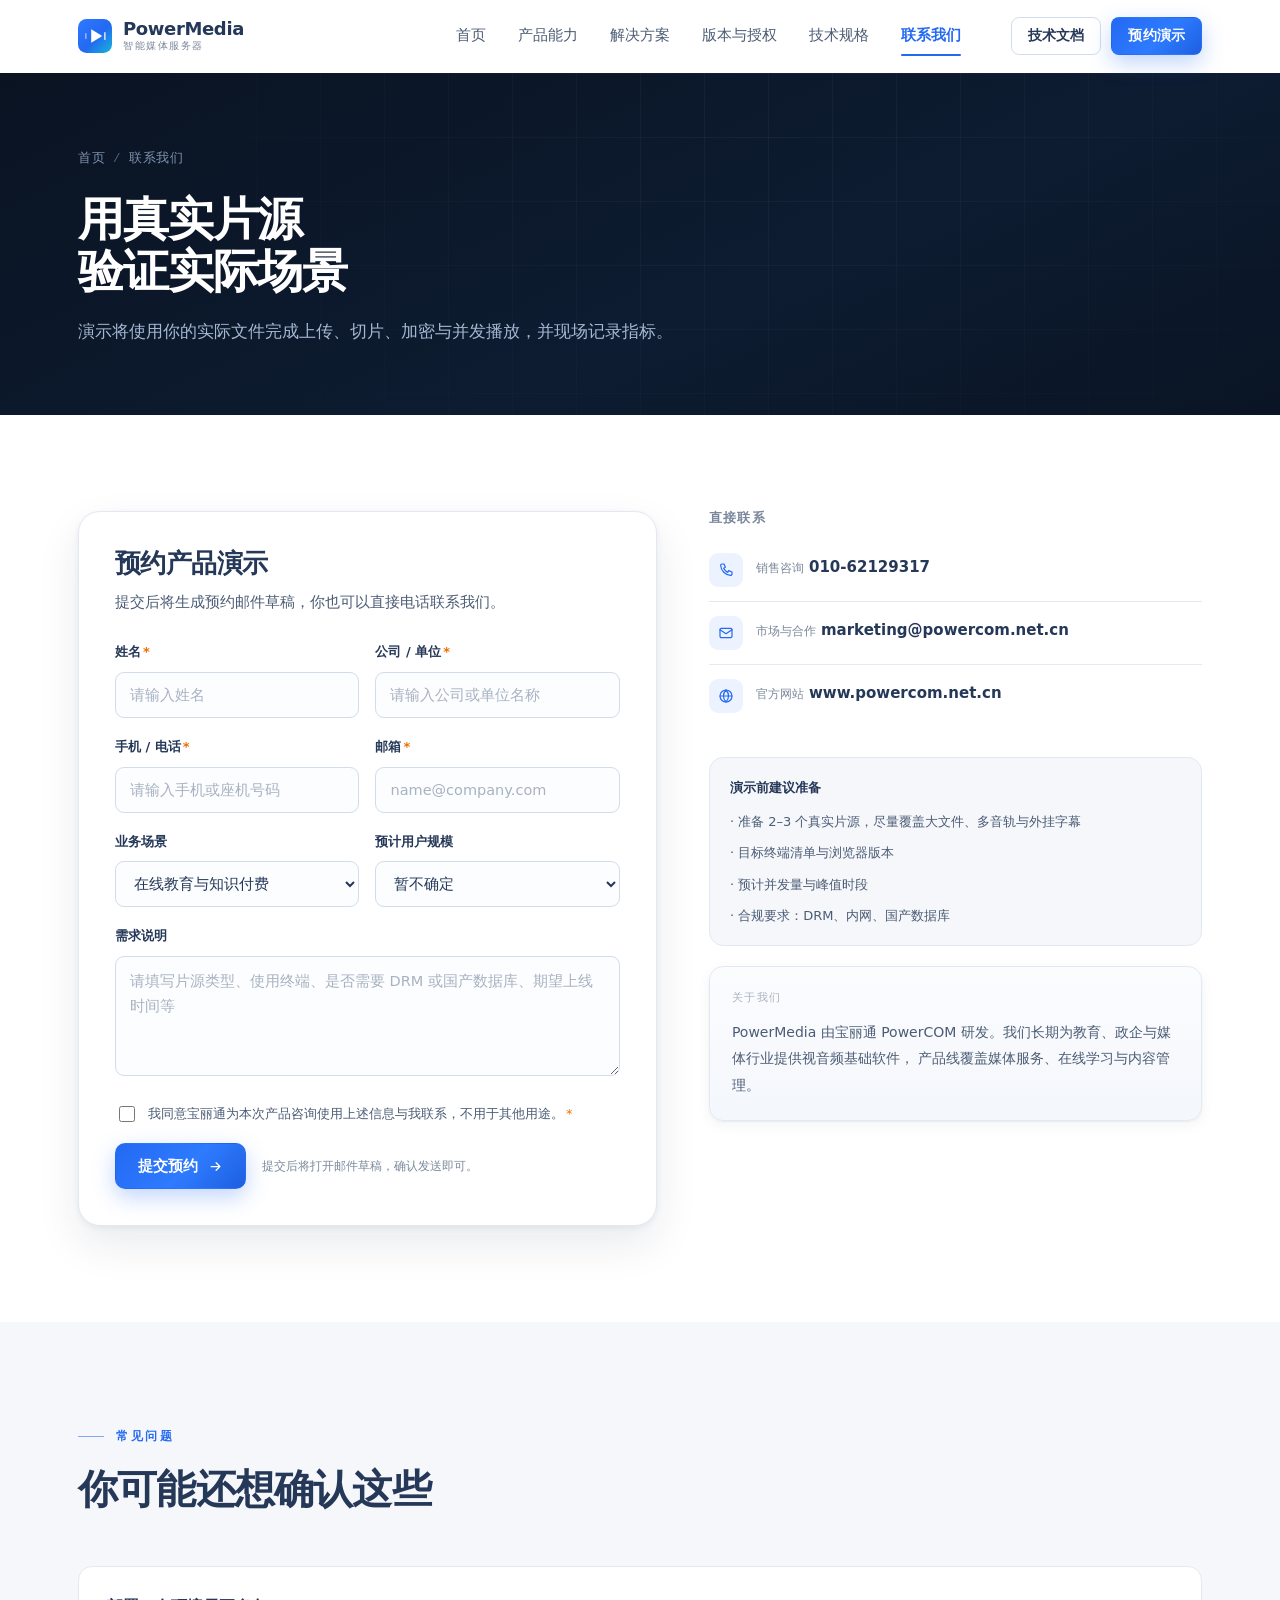
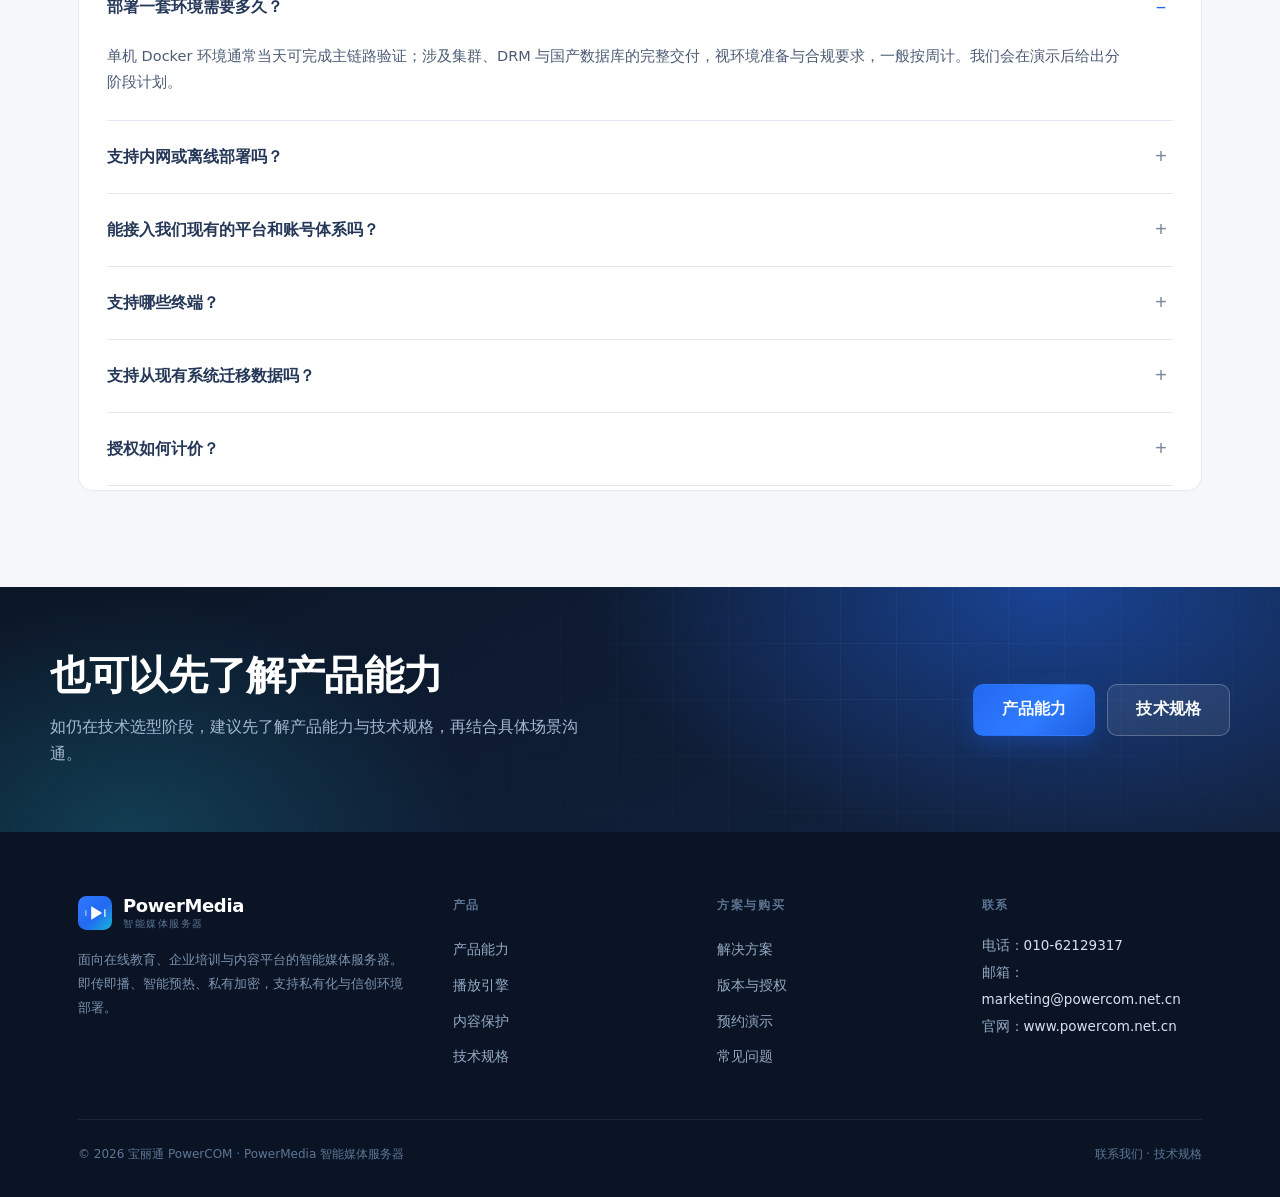
==== contact.html @ b93536a8 "feat: 初始化 PowerMedia 产品子网站静态站点 包含六个页面与静态资源，首次纳入版本管理： - index.html        首页（首屏 KPI、核心能力、能力矩阵、引擎流程、场景" ====
<!DOCTYPE html>
<html lang="zh-CN">
<head>
<meta charset="UTF-8">
<meta name="viewport" content="width=device-width, initial-scale=1">
<title>联系我们 · 预约 PowerMedia 产品演示</title>
<meta name="description" content="预约 PowerMedia 产品演示：电话 010-62129317，邮箱 marketing@powercom.net.cn。使用真实片源验证起播时延、并发与加密播放。">
<link rel="icon" href="assets/img/favicon.svg" type="image/svg+xml">
<link rel="stylesheet" href="assets/css/site.css">
</head>
<body>

<header class="site-header">
  <div class="wrap header-inner">
    <a class="brand" href="index.html" aria-label="PowerMedia 首页">
      <img class="brand-mark" src="assets/img/logo.svg" alt="" width="34" height="34">
      <span class="brand-text">
        <span class="brand-name">PowerMedia</span>
        <span class="brand-sub">智能媒体服务器</span>
      </span>
    </a>
    <nav class="nav" aria-label="主导航">
      <a href="index.html">首页</a>
      <a href="features.html">产品能力</a>
      <a href="solutions.html">解决方案</a>
      <a href="editions.html">版本与授权</a>
      <a href="tech.html">技术规格</a>
      <a href="contact.html">联系我们</a>
    </nav>
    <div class="header-cta">
      <a class="btn btn--ghost btn--sm" href="tech.html">技术文档</a>
      <a class="btn btn--primary btn--sm" href="contact.html">预约演示</a>
    </div>
    <button class="nav-toggle" type="button" aria-label="打开导航菜单" aria-expanded="false" aria-controls="mobile-nav">
      <span></span><span></span><span></span>
    </button>
  </div>
</header>
<nav class="mobile-nav" id="mobile-nav" aria-label="移动端导航">
  <a href="index.html">首页</a>
  <a href="features.html">产品能力</a>
  <a href="solutions.html">解决方案</a>
  <a href="editions.html">版本与授权</a>
  <a href="tech.html">技术规格</a>
  <a href="contact.html">联系我们</a>
  <a class="btn btn--primary" href="contact.html">预约产品演示</a>
</nav>

<main>

<section class="page-hero">
  <div class="hero-grid-bg" aria-hidden="true"></div>
  <div class="wrap" style="position:relative">
    <div class="crumbs"><a href="index.html">首页</a><span>/</span>联系我们</div>
    <h1>用真实片源<br>验证实际场景</h1>
    <p>演示将使用你的实际文件完成上传、切片、加密与并发播放，并现场记录指标。</p>
  </div>
</section>

<section class="section">
  <div class="wrap">
    <div class="contact-grid">

      <!-- 表单 -->
      <div class="form-card reveal">
        <h2 style="font-size:26px">预约产品演示</h2>
        <p style="margin-top:10px;font-size:14.5px">提交后将生成预约邮件草稿，你也可以直接电话联系我们。</p>

        <form id="demo-form" novalidate style="margin-top:26px">
          <div class="form-row">
            <div class="field">
              <label for="f-name">姓名<span class="req">*</span></label>
              <input id="f-name" name="name" type="text" placeholder="请输入姓名" required autocomplete="name">
              <span class="err">请填写姓名</span>
            </div>
            <div class="field">
              <label for="f-company">公司 / 单位<span class="req">*</span></label>
              <input id="f-company" name="company" type="text" placeholder="请输入公司或单位名称" required autocomplete="organization">
              <span class="err">请填写公司或单位名称</span>
            </div>
          </div>

          <div class="form-row">
            <div class="field">
              <label for="f-phone">手机 / 电话<span class="req">*</span></label>
              <input id="f-phone" name="phone" type="tel" placeholder="请输入手机或座机号码" required autocomplete="tel">
              <span class="err">请填写有效的联系电话</span>
            </div>
            <div class="field">
              <label for="f-email">邮箱<span class="req">*</span></label>
              <input id="f-email" name="email" type="email" placeholder="name@company.com" required autocomplete="email">
              <span class="err">请填写有效的邮箱地址</span>
            </div>
          </div>

          <div class="form-row">
            <div class="field">
              <label for="f-scene">业务场景</label>
              <select id="f-scene" name="scene">
                <option value="在线教育与知识付费">在线教育与知识付费</option>
                <option value="企业培训与内部协作">企业培训与内部协作</option>
                <option value="媒体平台与内容社区">媒体平台与内容社区</option>
                <option value="应用开发 / 系统集成">应用开发 / 系统集成</option>
                <option value="信创环境改造">信创环境改造</option>
                <option value="其他">其他</option>
              </select>
            </div>
            <div class="field">
              <label for="f-scale">预计用户规模</label>
              <select id="f-scale" name="scale">
                <option value="">暂不确定</option>
                <option value="50 人以下">50 人以下</option>
                <option value="50–200 人">50–200 人</option>
                <option value="200–1000 人">200–1000 人</option>
                <option value="1000 人以上">1000 人以上</option>
              </select>
            </div>
          </div>

          <div class="field">
            <label for="f-message">需求说明</label>
            <textarea id="f-message" name="message" placeholder="请填写片源类型、使用终端、是否需要 DRM 或国产数据库、期望上线时间等"></textarea>
          </div>

          <div class="field">
            <label style="display:flex;gap:10px;align-items:flex-start;font-weight:400;font-size:13px;line-height:1.7;color:var(--ink-2)">
              <input id="f-agree" type="checkbox" style="width:16px;height:16px;margin-top:3px;accent-color:var(--brand);flex:0 0 auto" required>
              <span>我同意宝丽通为本次产品咨询使用上述信息与我联系，不用于其他用途。<span class="req">*</span></span>
            </label>
            <span class="err">请勾选同意后再提交</span>
          </div>

          <div class="form-foot">
            <button class="btn btn--primary" type="submit">
              提交预约
              <svg viewBox="0 0 24 24" fill="none" stroke="currentColor" stroke-width="2" stroke-linecap="round" stroke-linejoin="round" aria-hidden="true"><path d="M5 12h14M13 6l6 6-6 6"/></svg>
            </button>
            <span class="form-tip">提交后将打开邮件草稿，确认发送即可。</span>
          </div>

          <div class="form-ok" id="form-ok" role="status" aria-live="polite"></div>
        </form>
      </div>

      <!-- 联系方式 -->
      <div class="reveal" data-d="1">
        <div class="info-block">
          <h4>直接联系</h4>
          <div class="info-item">
            <span class="ic" aria-hidden="true">
              <svg viewBox="0 0 24 24" fill="none" stroke="currentColor" stroke-width="1.8" stroke-linecap="round" stroke-linejoin="round"><path d="M6 3h3l2 5-2.5 1.5a12 12 0 0 0 6 6L16 13l5 2v3a2 2 0 0 1-2.2 2A16 16 0 0 1 4 5.2 2 2 0 0 1 6 3z"/></svg>
            </span>
            <span>
              <span class="k">销售咨询</span>
              <span class="v"><a href="tel:01062129317">010-62129317</a></span>
            </span>
          </div>
          <div class="info-item">
            <span class="ic" aria-hidden="true">
              <svg viewBox="0 0 24 24" fill="none" stroke="currentColor" stroke-width="1.8" stroke-linecap="round" stroke-linejoin="round"><rect x="3" y="5" width="18" height="14" rx="2"/><path d="m3 7 9 6 9-6"/></svg>
            </span>
            <span>
              <span class="k">市场与合作</span>
              <span class="v"><a href="mailto:marketing@powercom.net.cn">marketing@powercom.net.cn</a></span>
            </span>
          </div>
          <div class="info-item">
            <span class="ic" aria-hidden="true">
              <svg viewBox="0 0 24 24" fill="none" stroke="currentColor" stroke-width="1.8" stroke-linecap="round" stroke-linejoin="round"><circle cx="12" cy="12" r="9"/><path d="M3 12h18M12 3c2.5 2.6 3.8 5.7 3.8 9s-1.3 6.4-3.8 9c-2.5-2.6-3.8-5.7-3.8-9S9.5 5.6 12 3z"/></svg>
            </span>
            <span>
              <span class="k">官方网站</span>
              <span class="v"><a href="https://www.powercom.net.cn" target="_blank" rel="noopener">www.powercom.net.cn</a></span>
            </span>
          </div>
        </div>

        <div class="info-note">
          <b>演示前建议准备</b>
          <div style="margin-top:10px;display:grid;gap:8px">
            <span>· 准备 2–3 个真实片源，尽量覆盖大文件、多音轨与外挂字幕</span>
            <span>· 目标终端清单与浏览器版本</span>
            <span>· 预计并发量与峰值时段</span>
            <span>· 合规要求：DRM、内网、国产数据库</span>
          </div>
        </div>

        <div class="panel" style="margin-top:20px">
          <div class="mono" style="font-size:11px;color:var(--ink-4);letter-spacing:.12em">关于我们</div>
          <p class="small" style="margin-top:10px;line-height:1.9">
            PowerMedia 由宝丽通 PowerCOM 研发。我们长期为教育、政企与媒体行业提供视音频基础软件，
            产品线覆盖媒体服务、在线学习与内容管理。
          </p>
        </div>
      </div>
    </div>
  </div>
</section>

<!-- FAQ -->
<section class="section section--soft" id="faq">
  <div class="wrap">
    <div class="section-head reveal">
      <div class="eyebrow">常见问题</div>
      <h2>你可能还想确认这些</h2>
    </div>
    <div class="faq reveal" style="background:#fff;border:1px solid var(--line);border-radius:var(--radius);padding:4px 28px">
      <details open>
        <summary>部署一套环境需要多久？</summary>
        <div class="a"><p>单机 Docker 环境通常当天可完成主链路验证；涉及集群、DRM 与国产数据库的完整交付，视环境准备与合规要求，一般按周计。我们会在演示后给出分阶段计划。</p></div>
      </details>
      <details>
        <summary>支持内网或离线部署吗？</summary>
        <div class="a"><p>支持。产品可私有化部署在客户内网，不依赖公有云；授权支持离线 <span class="mono">.lic</span> 文件（签名验签 + 机器指纹绑定），适合隔离网络环境。</p></div>
      </details>
      <details>
        <summary>能接入我们现有的平台和账号体系吗？</summary>
        <div class="a"><p>可以。提供 REST API 与 OAuth 客户端凭证，媒体入库、播放授权、任务查询均可由上层平台调用；界面支持品牌定制，也可仅使用接口并替换前端。账号体系对接方式需结合现有认证协议，在方案阶段确认。</p></div>
      </details>
      <details>
        <summary>支持哪些终端？</summary>
        <div class="a"><p>以浏览器为主：Chrome、Edge、Safari、Firefox 及主流移动端浏览器；HLS / DASH 自适应，播放器引擎按内核自动切换。原生 App 可通过嵌入播放器或直接对接清单与令牌集成。</p></div>
      </details>
      <details>
        <summary>支持从现有系统迁移数据吗？</summary>
        <div class="a"><p>提供 <span class="mono">db-migrate</span> 工具，支持 SQLite 到 PostgreSQL / MySQL / DM8 / KingbaseES 的全量与增量迁移，逐表校验行数与关键字段，迁移失败可回滚。</p></div>
      </details>
      <details>
        <summary>授权如何计价？</summary>
        <div class="a"><p>按版本、授权台数与单机播放并发配额核定，预转码等能力按需开启。具体报价请提供业务规模与合规要求，我们会给出对应配置。</p></div>
      </details>
    </div>
  </div>
</section>

<section class="cta-band">
  <div class="cta-grid-bg" aria-hidden="true"></div>
  <div class="wrap inner">
    <div>
      <h2>也可以先了解产品能力</h2>
      <p>如仍在技术选型阶段，建议先了解产品能力与技术规格，再结合具体场景沟通。</p>
    </div>
    <div class="actions">
      <a class="btn btn--primary btn--lg" href="features.html">产品能力</a>
      <a class="btn btn--onDark btn--lg" href="tech.html">技术规格</a>
    </div>
  </div>
</section>

</main>

<footer class="site-footer">
  <div class="wrap">
    <div class="footer-top">
      <div class="footer-brand">
        <a class="brand" href="index.html" aria-label="PowerMedia 首页">
          <img class="brand-mark" src="assets/img/logo.svg" alt="" width="34" height="34">
          <span class="brand-text">
            <span class="brand-name">PowerMedia</span>
            <span class="brand-sub">智能媒体服务器</span>
          </span>
        </a>
        <p>面向在线教育、企业培训与内容平台的智能媒体服务器。即传即播、智能预热、私有加密，支持私有化与信创环境部署。</p>
      </div>
      <div class="footer-col">
        <h5>产品</h5>
        <a href="features.html">产品能力</a>
        <a href="features.html#playback">播放引擎</a>
        <a href="features.html#protect">内容保护</a>
        <a href="tech.html">技术规格</a>
      </div>
      <div class="footer-col">
        <h5>方案与购买</h5>
        <a href="solutions.html">解决方案</a>
        <a href="editions.html">版本与授权</a>
        <a href="contact.html">预约演示</a>
        <a href="contact.html#faq">常见问题</a>
      </div>
      <div class="footer-col">
        <h5>联系</h5>
        <div class="footer-contact">
          电话：<b>010-62129317</b><br>
          邮箱：<b>marketing@powercom.net.cn</b><br>
          官网：<b>www.powercom.net.cn</b>
        </div>
      </div>
    </div>
    <div class="footer-bottom">
      <span>© <span data-year>2026</span> 宝丽通 PowerCOM · PowerMedia 智能媒体服务器</span>
      <span><a href="contact.html">联系我们</a> · <a href="tech.html">技术规格</a></span>
    </div>
  </div>
</footer>

<script src="assets/js/site.js"></script>
</body>
</html>
---- assets/css/site.css ----
/* ============================================================
   PowerMedia · 智能媒体服务器  |  站点样式
   品牌：宝丽通 PowerCOM
   色板：品牌蓝 #2369F2 / 深底 #0C1626 / 标题 #253858 / 点缀橙 #ED6D00
   ============================================================ */

/* ---------- 1. Tokens ---------- */
:root{
  --brand:#2369F2;
  --brand-2:#4C8DFF;
  --brand-deep:#1747B0;
  --cyan:#22C8E0;
  --accent:#ED6D00;

  --navy:#0B1524;
  --navy-2:#263142;
  --navy-3:#101E33;

  --ink:#253858;
  --ink-2:#4C5C75;
  --ink-3:#7B889C;
  --ink-4:#A8B2C1;

  --bg:#FFFFFF;
  --bg-soft:#F5F7FB;
  --bg-soft-2:#EDF2FA;
  --line:#E3E9F2;
  --line-2:#D3DCEA;

  --radius-s:8px;
  --radius:14px;
  --radius-l:22px;

  --shadow-s:0 1px 2px rgba(16,32,64,.05), 0 4px 14px rgba(16,32,64,.05);
  --shadow-m:0 2px 6px rgba(16,32,64,.06), 0 18px 44px rgba(16,32,64,.09);
  --shadow-l:0 30px 80px rgba(6,18,40,.22);

  --sans:"Inter","Segoe UI",system-ui,-apple-system,"Microsoft YaHei","PingFang SC","Hiragino Sans GB",sans-serif;
  --mono:"SFMono-Regular","JetBrains Mono",Consolas,"Liberation Mono","Courier New",monospace;

  --max:1180px;
  --ease:cubic-bezier(.22,.61,.36,1);
}

*,*::before,*::after{box-sizing:border-box}
html{-webkit-text-size-adjust:100%;scroll-behavior:smooth}
body{
  margin:0;
  font-family:var(--sans);
  font-size:16px;
  line-height:1.75;
  color:var(--ink-2);
  background:var(--bg);
  -webkit-font-smoothing:antialiased;
  overflow-x:hidden;
}
img,svg{max-width:100%;display:block}
a{color:inherit;text-decoration:none}
button{font-family:inherit}
::selection{background:rgba(35,105,242,.16)}

h1,h2,h3,h4{
  color:var(--ink);
  margin:0;
  line-height:1.25;
  font-weight:700;
  letter-spacing:-.01em;
}
h1{font-size:clamp(32px,4.6vw,58px);line-height:1.14;letter-spacing:-.025em;font-weight:800}
h2{font-size:clamp(26px,3.2vw,40px);line-height:1.22;letter-spacing:-.02em;font-weight:800}
h3{font-size:20px;line-height:1.45}
h4{font-size:16px}
p{margin:0}

/* ---------- 2. Layout helpers ---------- */
.wrap{width:100%;max-width:var(--max);margin:0 auto;padding:0 28px}
.section{padding:96px 0;position:relative}
.section--soft{background:var(--bg-soft)}
.section--tight{padding:72px 0}
.section--line{border-top:1px solid var(--line)}
.center{text-align:center}

.eyebrow{
  display:inline-flex;align-items:center;gap:12px;
  font-family:var(--mono);font-size:11.5px;font-weight:600;
  letter-spacing:.22em;text-transform:uppercase;color:var(--brand);
  margin-bottom:18px;
}
.eyebrow::before{content:"";width:26px;height:1px;background:currentColor;opacity:.55}
.eyebrow--center{justify-content:center}
.eyebrow--light{color:#8FB6FF}

.section-head{max-width:760px;margin-bottom:52px}
.section-head p{margin-top:18px;font-size:17px;line-height:1.85;color:var(--ink-2)}
.section-head--center{margin-left:auto;margin-right:auto;text-align:center}
.section-head--center p{margin-left:auto;margin-right:auto}
.lead{font-size:18px;line-height:1.9;color:var(--ink-2)}
.muted{color:var(--ink-3)}
.small{font-size:14px}
.mono{font-family:var(--mono);font-variant-numeric:tabular-nums}

.grad-text{
  background:linear-gradient(94deg,var(--brand) 0%,#3D8BFF 45%,var(--cyan) 100%);
  -webkit-background-clip:text;background-clip:text;
  -webkit-text-fill-color:transparent;color:transparent;
}

/* ---------- 3. Header ---------- */
.site-header{
  position:sticky;top:0;z-index:80;
  background:rgba(255,255,255,.82);
  backdrop-filter:saturate(180%) blur(18px);
  -webkit-backdrop-filter:saturate(180%) blur(18px);
  border-bottom:1px solid transparent;
  transition:border-color .3s,background .3s,box-shadow .3s;
}
.site-header.is-scrolled{border-bottom-color:var(--line);box-shadow:0 6px 24px rgba(16,32,64,.05)}
.header-inner{display:flex;align-items:center;gap:36px;height:72px}
.brand{display:flex;align-items:center;gap:11px;flex:0 0 auto}
.brand-mark{width:34px;height:34px;flex:0 0 auto}
.brand-text{display:flex;flex-direction:column;line-height:1.05}
.brand-name{font-size:18px;font-weight:800;color:var(--ink);letter-spacing:-.02em}
.brand-sub{font-family:var(--mono);font-size:9.5px;letter-spacing:.16em;color:var(--ink-3);text-transform:uppercase;margin-top:4px}

.nav{display:flex;align-items:center;gap:4px;margin-left:auto}
.nav a{
  position:relative;padding:9px 14px;border-radius:8px;
  font-size:14.5px;font-weight:500;color:var(--ink-2);
  transition:color .2s,background .2s;
}
.nav a:hover{color:var(--ink);background:var(--bg-soft)}
.nav a.is-active{color:var(--brand);font-weight:600}
.nav a.is-active::after{
  content:"";position:absolute;left:14px;right:14px;bottom:2px;height:2px;
  border-radius:2px;background:var(--brand);
}
.header-cta{display:flex;align-items:center;gap:10px;flex:0 0 auto}

.nav-toggle{
  display:none;width:42px;height:42px;border:1px solid var(--line);
  background:#fff;border-radius:10px;align-items:center;justify-content:center;
  flex-direction:column;gap:5px;cursor:pointer;margin-left:auto;
}
.nav-toggle span{display:block;width:18px;height:1.8px;background:var(--ink);border-radius:2px;transition:transform .28s var(--ease),opacity .2s}
.nav-toggle.is-open span:nth-child(1){transform:translateY(6.8px) rotate(45deg)}
.nav-toggle.is-open span:nth-child(2){opacity:0}
.nav-toggle.is-open span:nth-child(3){transform:translateY(-6.8px) rotate(-45deg)}

.mobile-nav{
  display:none;position:fixed;inset:72px 0 auto 0;z-index:79;
  background:#fff;border-bottom:1px solid var(--line);
  padding:14px 24px 26px;box-shadow:0 24px 60px rgba(16,32,64,.12);
}
.mobile-nav.is-open{display:block}
.mobile-nav a{display:block;padding:13px 6px;font-size:16px;color:var(--ink);border-bottom:1px solid var(--line)}
.mobile-nav a:last-of-type{border-bottom:0}
.mobile-nav .btn{margin-top:16px;width:100%}

/* ---------- 4. Buttons ---------- */
.btn{
  display:inline-flex;align-items:center;justify-content:center;gap:9px;
  height:46px;padding:0 22px;border-radius:10px;
  font-size:14.5px;font-weight:600;letter-spacing:.01em;
  border:1px solid transparent;cursor:pointer;
  transition:transform .22s var(--ease),box-shadow .22s,background .22s,border-color .22s,color .22s;
  white-space:nowrap;
}
.btn svg{width:15px;height:15px;flex:0 0 auto}
.btn--primary{
  color:#fff;
  background:linear-gradient(135deg,var(--brand) 0%,#2E7BFF 55%,#1D5FE0 100%);
  box-shadow:0 8px 22px rgba(35,105,242,.28);
}
.btn--primary:hover{transform:translateY(-2px);box-shadow:0 14px 30px rgba(35,105,242,.34)}
.btn--ghost{color:var(--ink);background:#fff;border-color:var(--line-2)}
.btn--ghost:hover{border-color:var(--brand);color:var(--brand);transform:translateY(-2px)}
.btn--onDark{color:#fff;background:rgba(255,255,255,.08);border-color:rgba(255,255,255,.24)}
.btn--onDark:hover{background:rgba(255,255,255,.16);border-color:rgba(255,255,255,.42);transform:translateY(-2px)}
.btn--sm{height:38px;padding:0 16px;font-size:13.5px;border-radius:8px}
.btn--lg{height:52px;padding:0 28px;font-size:15.5px}
.link-arrow{
  display:inline-flex;align-items:center;gap:7px;font-size:14px;font-weight:600;color:var(--brand);
}
.link-arrow svg{width:14px;height:14px;transition:transform .24s var(--ease)}
.link-arrow:hover svg{transform:translateX(4px)}

/* ---------- 5. Hero ---------- */
.hero{
  position:relative;overflow:hidden;
  background:
    radial-gradient(900px 520px at 82% -8%, rgba(35,105,242,.42) 0%, rgba(35,105,242,0) 62%),
    radial-gradient(700px 500px at 8% 10%, rgba(34,200,224,.16) 0%, rgba(34,200,224,0) 60%),
    linear-gradient(160deg,#0A1322 0%,#0C1A2E 48%,#0A1220 100%);
  color:#D6E0EF;
}
.hero-grid-bg{
  position:absolute;inset:0;pointer-events:none;
  background-image:
    linear-gradient(rgba(255,255,255,.045) 1px,transparent 1px),
    linear-gradient(90deg,rgba(255,255,255,.045) 1px,transparent 1px);
  background-size:64px 64px;
  mask-image:radial-gradient(900px 600px at 60% 20%,#000 0%,transparent 78%);
  -webkit-mask-image:radial-gradient(900px 600px at 60% 20%,#000 0%,transparent 78%);
}
.hero-inner{position:relative;padding:88px 0 0}
.hero-grid{display:grid;grid-template-columns:1.02fr .98fr;gap:56px;align-items:center}
.hero-badge{
  display:inline-flex;align-items:center;gap:9px;
  height:30px;padding:0 13px;border-radius:999px;
  border:1px solid rgba(255,255,255,.16);background:rgba(255,255,255,.05);
  font-size:12.5px;color:#BBD0EC;letter-spacing:.02em;margin-bottom:24px;
}
.hero-badge .dot{width:6px;height:6px;border-radius:50%;background:#3FE0B0;box-shadow:0 0 0 3px rgba(63,224,176,.16)}
.hero h1{color:#fff;max-width:12em}
.hero h1 em{font-style:normal;background:linear-gradient(96deg,#6FA8FF 0%,#4FD8F0 100%);-webkit-background-clip:text;background-clip:text;-webkit-text-fill-color:transparent}
.hero-sub{margin-top:24px;font-size:17px;line-height:1.9;color:#A9BCD6;max-width:36em}
.hero-sub b{color:#E4EDFA;font-weight:600}
.hero-actions{display:flex;flex-wrap:wrap;gap:12px;margin-top:34px}
.hero-note{
  display:flex;flex-wrap:wrap;gap:10px 22px;margin-top:26px;
  font-family:var(--mono);font-size:11.5px;letter-spacing:.06em;color:#7E93B0;
}
.hero-note span{display:inline-flex;align-items:center;gap:7px}
.hero-note i{width:4px;height:4px;border-radius:50%;background:#4A6182;display:inline-block}

.kpi-bar{
  position:relative;margin-top:64px;
  border-top:1px solid rgba(255,255,255,.1);
  display:grid;grid-template-columns:repeat(4,1fr);
}
.kpi{padding:26px 26px 34px 0;position:relative}
.kpi+.kpi{padding-left:30px;border-left:1px solid rgba(255,255,255,.08)}
.kpi .v{
  font-family:var(--mono);font-size:clamp(24px,2.5vw,32px);font-weight:700;
  color:#fff;letter-spacing:-.02em;line-height:1.1;font-variant-numeric:tabular-nums;
}
.kpi .v small{font-size:.5em;font-weight:600;color:#9FB6D4;margin-left:3px;letter-spacing:0}
.kpi .k{margin-top:9px;font-size:12.5px;color:#8BA0BC;line-height:1.6}
.kpi .k b{color:#C6D6EA;font-weight:600}

/* Hero visual: console card */
.hero-visual{position:relative}
.console{
  position:relative;border-radius:18px;overflow:hidden;
  background:linear-gradient(180deg,#132238 0%,#0E1B2C 100%);
  border:1px solid rgba(255,255,255,.12);
  box-shadow:var(--shadow-l);
}
.console-top{
  display:flex;align-items:center;gap:7px;
  padding:13px 16px;border-bottom:1px solid rgba(255,255,255,.08);
  background:rgba(255,255,255,.03);
}
.console-top .d{width:8px;height:8px;border-radius:50%;background:#2C3E56}
.console-top .d:nth-child(1){background:#E4635B}
.console-top .d:nth-child(2){background:#E2B14A}
.console-top .d:nth-child(3){background:#40C08A}
.console-top .tag{
  margin-left:auto;font-family:var(--mono);font-size:10.5px;letter-spacing:.1em;
  color:#7E96B4;
}
.console-body{padding:16px}
.screen{
  position:relative;border-radius:11px;overflow:hidden;aspect-ratio:16/9;
  background:
    radial-gradient(120% 90% at 78% 12%,rgba(34,200,224,.4) 0%,rgba(34,200,224,0) 55%),
    radial-gradient(100% 100% at 18% 88%,rgba(35,105,242,.62) 0%,rgba(35,105,242,0) 62%),
    linear-gradient(150deg,#132A46 0%,#0B1B2E 100%);
  border:1px solid rgba(255,255,255,.07);
}
.screen::before{
  content:"";position:absolute;inset:0;
  background-image:repeating-linear-gradient(115deg,rgba(255,255,255,.05) 0 1px,transparent 1px 26px);
  opacity:.5;
}
.screen .frame-lines{position:absolute;inset:14px;border:1px solid rgba(255,255,255,.08);border-radius:6px}
.play-btn{
  position:absolute;left:50%;top:46%;transform:translate(-50%,-50%);
  width:54px;height:54px;border-radius:50%;
  background:rgba(255,255,255,.14);border:1px solid rgba(255,255,255,.4);
  backdrop-filter:blur(6px);display:grid;place-items:center;
}
.play-btn::after{
  content:"";width:0;height:0;margin-left:3px;
  border-left:13px solid #fff;border-top:8px solid transparent;border-bottom:8px solid transparent;
}
.screen-meta{
  position:absolute;left:16px;bottom:14px;right:16px;
  display:flex;align-items:center;justify-content:space-between;gap:10px;
}
.chip{
  display:inline-flex;align-items:center;gap:5px;
  padding:3px 8px;border-radius:5px;
  font-family:var(--mono);font-size:10px;letter-spacing:.06em;
  color:#CFE0F5;background:rgba(6,16,28,.62);border:1px solid rgba(255,255,255,.14);
}
.chip--live{color:#9BF2CE;border-color:rgba(63,224,176,.32)}
.chip--live::before{content:"";width:5px;height:5px;border-radius:50%;background:#3FE0B0}
.timeline{position:absolute;left:16px;right:16px;bottom:40px;height:3px;border-radius:2px;background:rgba(255,255,255,.16);overflow:hidden}
.timeline i{display:block;height:100%;width:62%;background:linear-gradient(90deg,#4C8DFF,#4FD8F0);border-radius:2px}

.pipeline{padding:16px 4px 2px}
.pl-row{display:grid;grid-template-columns:80px 1fr 66px;align-items:center;gap:12px;margin-bottom:13px}
.pl-row:last-child{margin-bottom:4px}
.pl-name{font-size:11.5px;color:#8FA5C2;letter-spacing:.02em}
.pl-bar{height:5px;border-radius:3px;background:rgba(255,255,255,.09);overflow:hidden}
.pl-bar i{display:block;height:100%;border-radius:3px;background:linear-gradient(90deg,#2E6FE0,#4FD8F0)}
.pl-row:nth-child(2) .pl-bar i{background:linear-gradient(90deg,#2E6FE0,#63A0FF)}
.pl-row:nth-child(3) .pl-bar i{background:linear-gradient(90deg,#22A7C4,#3FE0B0)}
.pl-val{font-family:var(--mono);font-size:11px;color:#B9CCE4;text-align:right}
.float-card{
  position:absolute;right:-16px;bottom:52px;
  background:#fff;border-radius:12px;box-shadow:0 18px 44px rgba(4,14,30,.34);
  padding:13px 16px;display:flex;align-items:center;gap:11px;
}
.float-card .ic{
  width:32px;height:32px;border-radius:8px;display:grid;place-items:center;
  background:rgba(35,105,242,.1);color:var(--brand);
}
.float-card .ic svg{width:16px;height:16px}
.float-card .t{font-size:11px;color:var(--ink-3);line-height:1.4}
.float-card .v{font-family:var(--mono);font-size:15px;font-weight:700;color:var(--ink);line-height:1.2;font-variant-numeric:tabular-nums}

/* ---------- 6. Logo strip ---------- */
.strip{border-bottom:1px solid var(--line);background:#fff}
.strip-inner{
  display:flex;align-items:center;gap:28px;flex-wrap:wrap;
  padding:22px 0;
}
.strip-label{font-family:var(--mono);font-size:11px;letter-spacing:.16em;color:var(--ink-4);text-transform:uppercase}
.strip-items{display:flex;flex-wrap:wrap;gap:12px 30px;align-items:center}
.strip-item{font-size:13.5px;color:var(--ink-3);display:inline-flex;align-items:center;gap:7px}
.strip-item::before{content:"";width:5px;height:5px;border-radius:1px;background:var(--line-2);transform:rotate(45deg)}

/* ---------- 7. Cards & grids ---------- */
.grid{display:grid;gap:20px}
.grid-3{grid-template-columns:repeat(3,1fr)}
.grid-2{grid-template-columns:repeat(2,1fr)}
.grid-4{grid-template-columns:repeat(4,1fr)}

.card{
  position:relative;background:#fff;border:1px solid var(--line);
  border-radius:var(--radius);padding:30px 28px;
  transition:transform .3s var(--ease),box-shadow .3s,border-color .3s;
}
.card:hover{transform:translateY(-4px);box-shadow:var(--shadow-m);border-color:#CEDBF0}
.card .ic{
  width:44px;height:44px;border-radius:11px;display:grid;place-items:center;
  background:linear-gradient(140deg,rgba(35,105,242,.11),rgba(34,200,224,.1));
  color:var(--brand);margin-bottom:20px;
}
.card .ic svg{width:21px;height:21px}
.card h3{font-size:18.5px;margin-bottom:10px}
.card p{font-size:14.5px;line-height:1.8;color:var(--ink-2)}
.card .no{
  position:absolute;top:26px;right:26px;
  font-family:var(--mono);font-size:11px;letter-spacing:.14em;color:var(--ink-4);
}
.card .claim{
  display:inline-block;margin-top:16px;font-family:var(--mono);font-size:11px;
  letter-spacing:.08em;color:var(--brand);background:rgba(35,105,242,.07);
  padding:4px 9px;border-radius:5px;
}

/* feature list rows */
.flist{display:grid;gap:0;border-top:1px solid var(--line)}
.frow{
  display:grid;grid-template-columns:64px 1fr 1.15fr;gap:26px;
  padding:30px 0;border-bottom:1px solid var(--line);
  transition:background .25s;
}
.frow:hover{background:linear-gradient(90deg,rgba(35,105,242,.035),transparent 70%)}
.frow .idx{font-family:var(--mono);font-size:12px;color:var(--ink-4);letter-spacing:.1em;padding-top:5px}
.frow h3{font-size:19px;margin-bottom:8px}
.frow .desc{font-size:14.5px;line-height:1.8;color:var(--ink-2)}
.frow ul{margin:0;padding:0;list-style:none;display:grid;gap:9px}
.frow li{position:relative;padding-left:18px;font-size:13.8px;line-height:1.7;color:var(--ink-2)}
.frow li::before{
  content:"";position:absolute;left:0;top:.62em;width:5px;height:5px;border-radius:50%;
  background:var(--brand);opacity:.75;
}
.frow li b{color:var(--ink);font-weight:600}

/* split block */
.split{display:grid;grid-template-columns:1fr 1fr;gap:64px;align-items:center}
.split--rev .split-media{order:2}
.split-body h2{margin-bottom:18px}
.split-body p{font-size:15.5px;line-height:1.9}
.checklist{margin:26px 0 0;padding:0;list-style:none;display:grid;gap:14px}
.checklist li{display:flex;gap:12px;font-size:14.5px;line-height:1.7;color:var(--ink-2)}
.checklist .tick{
  flex:0 0 auto;width:20px;height:20px;border-radius:50%;margin-top:2px;
  background:rgba(35,105,242,.1);color:var(--brand);display:grid;place-items:center;
}
.checklist .tick svg{width:11px;height:11px}
.checklist b{color:var(--ink);font-weight:600}

/* code-ish panel */
.panel{
  border-radius:var(--radius);border:1px solid var(--line);
  background:linear-gradient(180deg,#FBFCFE,#F4F7FC);
  padding:22px;box-shadow:var(--shadow-s);
}
.panel-dark{
  border-radius:var(--radius);border:1px solid rgba(255,255,255,.1);
  background:linear-gradient(180deg,#0F1D30,#0A1524);
  box-shadow:var(--shadow-l);overflow:hidden;
}
.panel-dark .ph{
  display:flex;align-items:center;gap:8px;padding:12px 16px;
  border-bottom:1px solid rgba(255,255,255,.08);
  font-family:var(--mono);font-size:11px;color:#7E96B4;letter-spacing:.08em;
}
.panel-dark pre{
  margin:0;padding:18px 20px;overflow:auto;
  font-family:var(--mono);font-size:12.5px;line-height:1.85;color:#B8CCE4;
}
.panel-dark .k{color:#6FA8FF}
.panel-dark .s{color:#7FE3C4}
.panel-dark .c{color:#5C718C}
.panel-dark .n{color:#F0B37E}

/* arch flow */
.arch{
  display:grid;grid-template-columns:repeat(5,1fr);gap:0;
  border:1px solid var(--line);border-radius:var(--radius);overflow:hidden;background:#fff;
}
.arch-step{padding:24px 20px;border-right:1px solid var(--line);position:relative}
.arch-step:last-child{border-right:0}
.arch-step .n{font-family:var(--mono);font-size:11px;color:var(--ink-4);letter-spacing:.14em}
.arch-step h4{margin:10px 0 8px;font-size:15px}
.arch-step p{font-size:12.8px;line-height:1.7;color:var(--ink-3)}
.arch-step::after{
  content:"";position:absolute;right:-4px;top:50%;width:7px;height:7px;
  border-top:1px solid var(--line-2);border-right:1px solid var(--line-2);
  transform:translateY(-50%) rotate(45deg);background:#fff;z-index:2;
}
.arch-step:last-child::after{display:none}

/* stats band */
.stats{
  display:grid;grid-template-columns:repeat(4,1fr);
  border:1px solid var(--line);border-radius:var(--radius);background:#fff;overflow:hidden;
}
.stat{padding:26px 24px;border-right:1px solid var(--line)}
.stat:last-child{border-right:0}
.stat .v{font-family:var(--mono);font-size:28px;font-weight:700;color:var(--ink);letter-spacing:-.02em;line-height:1.1;font-variant-numeric:tabular-nums}
.stat .v span{font-size:14px;color:var(--ink-3);font-weight:600;margin-left:3px}
.stat .k{margin-top:8px;font-size:12.5px;color:var(--ink-3);line-height:1.6}

/* ---------- 8. Table ---------- */
.table-scroll{overflow-x:auto;-webkit-overflow-scrolling:touch;border:1px solid var(--line);border-radius:var(--radius);background:#fff}
table.compare{width:100%;border-collapse:collapse;min-width:760px;font-size:13.8px}
table.compare th,table.compare td{padding:15px 18px;text-align:left;border-bottom:1px solid var(--line);vertical-align:middle}
table.compare thead th{
  background:var(--bg-soft);font-size:12.5px;font-weight:700;color:var(--ink);
  letter-spacing:.02em;white-space:nowrap;position:sticky;top:0;
}
table.compare thead th:first-child{width:34%}
table.compare tbody tr:last-child td{border-bottom:0}
table.compare tbody tr:hover{background:#FAFBFE}
table.compare td:first-child{color:var(--ink);font-weight:500}
table.compare .yes{color:#12855B;font-weight:600}
table.compare .no{color:var(--ink-4)}
table.compare .mark{color:var(--brand);font-weight:600}
table.compare .cat td{background:#F8FAFD;font-weight:700;color:var(--ink);font-size:12.5px;letter-spacing:.08em}

/* ---------- 9. Scenes ---------- */
.scene{
  position:relative;border:1px solid var(--line);border-radius:var(--radius);
  padding:28px;background:#fff;overflow:hidden;
  transition:transform .3s var(--ease),box-shadow .3s,border-color .3s;
}
.scene:hover{transform:translateY(-4px);box-shadow:var(--shadow-m);border-color:#C9D8F0}
.scene .no{
  position:absolute;right:20px;top:12px;
  font-family:var(--mono);font-size:44px;font-weight:800;color:#F1F5FB;letter-spacing:-.03em;line-height:1;
}
.scene h3{position:relative;font-size:17.5px;margin-bottom:10px;padding-right:40px}
.scene p{position:relative;font-size:14px;line-height:1.8;color:var(--ink-2)}
.scene .tags{display:flex;flex-wrap:wrap;gap:7px;margin-top:16px;position:relative}
.scene .tags span{
  font-size:11.5px;color:var(--brand);background:rgba(35,105,242,.06);
  border:1px solid rgba(35,105,242,.14);padding:3px 8px;border-radius:5px;
}

/* ---------- 10. Editions ---------- */
.editions{display:grid;grid-template-columns:repeat(4,1fr);gap:18px;align-items:stretch}
.edition{
  display:flex;flex-direction:column;position:relative;
  border:1px solid var(--line);border-radius:var(--radius);background:#fff;padding:28px 24px;
  transition:transform .3s var(--ease),box-shadow .3s,border-color .3s;
}
.edition:hover{transform:translateY(-4px);box-shadow:var(--shadow-m)}
.edition--hl{border-color:rgba(35,105,242,.42);box-shadow:0 18px 48px rgba(35,105,242,.14)}
.edition--hl::before{
  content:"推荐";position:absolute;top:-1px;right:20px;
  transform:translateY(-50%);
  background:linear-gradient(135deg,var(--brand),#3D8BFF);color:#fff;
  font-size:10.5px;font-weight:700;letter-spacing:.08em;
  padding:4px 10px;border-radius:999px;
}
.edition .tier{font-family:var(--mono);font-size:11px;letter-spacing:.14em;color:var(--ink-4);text-transform:uppercase}
.edition h3{font-size:21px;margin:10px 0 6px}
.edition .for{font-size:13px;color:var(--ink-3);line-height:1.7;min-height:44px}
.edition .divider{height:1px;background:var(--line);margin:20px 0}
.edition ul{margin:0;padding:0;list-style:none;display:grid;gap:10px;flex:1}
.edition li{position:relative;padding-left:17px;font-size:13.3px;line-height:1.65;color:var(--ink-2)}
.edition li::before{content:"";position:absolute;left:0;top:.6em;width:5px;height:5px;border-radius:1px;background:var(--brand);transform:rotate(45deg);opacity:.7}
.edition li.off{color:var(--ink-4)}
.edition li.off::before{background:var(--line-2)}
.edition .btn{margin-top:22px;width:100%}

/* ---------- 11. CTA band ---------- */
.cta-band{
  position:relative;overflow:hidden;
  background:
    radial-gradient(720px 420px at 82% 0%,rgba(35,105,242,.5) 0%,rgba(35,105,242,0) 64%),
    radial-gradient(560px 380px at 10% 100%,rgba(34,200,224,.2) 0%,rgba(34,200,224,0) 62%),
    linear-gradient(150deg,#0B1626 0%,#122340 100%);
  color:#CFDCEC;
}
.cta-band .inner{
  position:relative;display:flex;align-items:center;justify-content:space-between;
  gap:44px;padding:64px 0;flex-wrap:wrap;
}
.cta-band h2{color:#fff;max-width:16em}
.cta-band p{margin-top:14px;font-size:15.5px;color:#A5B8D2;max-width:36em}
.cta-band .actions{display:flex;gap:12px;flex-wrap:wrap}
.cta-grid-bg{
  position:absolute;inset:0;pointer-events:none;
  background-image:linear-gradient(rgba(255,255,255,.04) 1px,transparent 1px),linear-gradient(90deg,rgba(255,255,255,.04) 1px,transparent 1px);
  background-size:56px 56px;
  mask-image:radial-gradient(700px 400px at 70% 30%,#000,transparent 76%);
  -webkit-mask-image:radial-gradient(700px 400px at 70% 30%,#000,transparent 76%);
}

/* ---------- 12. Page hero (inner pages) ---------- */
.page-hero{
  position:relative;overflow:hidden;
  background:linear-gradient(155deg,#0A1322 0%,#0D1C31 60%,#0A1424 100%);
  color:#C9D7E9;padding:76px 0 68px;
}
.page-hero .eyebrow{color:#8FB6FF}
.page-hero h1{color:#fff;font-size:clamp(30px,3.8vw,46px);max-width:20em}
.page-hero p{margin-top:18px;font-size:16.5px;line-height:1.9;color:#A5B8D2;max-width:44em}
.crumbs{display:flex;align-items:center;gap:8px;font-size:12.5px;color:#7E93B0;margin-bottom:22px;font-family:var(--mono);letter-spacing:.04em}
.crumbs a:hover{color:#CFE0F5}
.crumbs span{color:#4E6483}

/* ---------- 13. Contact ---------- */
.contact-grid{display:grid;grid-template-columns:1.08fr .92fr;gap:52px;align-items:start}
.form-card{
  background:#fff;border:1px solid var(--line);border-radius:var(--radius-l);
  padding:36px;box-shadow:var(--shadow-m);
}
.form-row{display:grid;grid-template-columns:1fr 1fr;gap:16px}
.field{margin-bottom:18px}
.field label{display:block;font-size:13px;font-weight:600;color:var(--ink);margin-bottom:8px}
.field label .req{color:var(--accent);margin-left:2px}
.field input,.field select,.field textarea{
  width:100%;height:46px;padding:0 14px;border-radius:9px;
  border:1px solid var(--line-2);background:#FCFDFF;color:var(--ink);
  font-family:inherit;font-size:14.5px;transition:border-color .2s,box-shadow .2s,background .2s;
}
.field textarea{height:120px;padding:12px 14px;resize:vertical;line-height:1.7}
.field input:focus,.field select:focus,.field textarea:focus{
  outline:0;border-color:var(--brand);background:#fff;box-shadow:0 0 0 3px rgba(35,105,242,.12);
}
.field input::placeholder,.field textarea::placeholder{color:var(--ink-4)}
.field .err{display:none;margin-top:6px;font-size:12px;color:#C8372D}
.field.is-invalid input,.field.is-invalid select,.field.is-invalid textarea{border-color:#E08B84;background:#FFFCFC}
.field.is-invalid .err{display:block}
.form-foot{display:flex;align-items:center;gap:16px;margin-top:8px;flex-wrap:wrap}
.form-tip{font-size:12px;color:var(--ink-3);line-height:1.7}
.form-ok{
  display:none;margin-top:18px;padding:14px 16px;border-radius:10px;
  background:rgba(18,133,91,.07);border:1px solid rgba(18,133,91,.2);
  color:#0F6B4B;font-size:13.5px;line-height:1.7;
}
.form-ok.is-on{display:block}

.info-block{margin-bottom:30px}
.info-block h4{font-size:13px;letter-spacing:.1em;color:var(--ink-3);font-weight:700;margin-bottom:12px;font-family:var(--mono);text-transform:uppercase}
.info-item{display:flex;gap:13px;padding:14px 0;border-bottom:1px solid var(--line)}
.info-item:last-child{border-bottom:0}
.info-item .ic{width:34px;height:34px;border-radius:9px;background:rgba(35,105,242,.08);color:var(--brand);display:grid;place-items:center;flex:0 0 auto}
.info-item .ic svg{width:16px;height:16px}
.info-item .k{font-size:12px;color:var(--ink-3);margin-bottom:2px}
.info-item .v{font-size:15px;color:var(--ink);font-weight:600;word-break:break-all}
.info-item .v a:hover{color:var(--brand)}
.info-note{background:var(--bg-soft);border:1px solid var(--line);border-radius:var(--radius);padding:18px 20px;font-size:13px;line-height:1.8;color:var(--ink-2)}
.info-note b{color:var(--ink)}

/* FAQ */
.faq{border-top:1px solid var(--line)}
.faq details{border-bottom:1px solid var(--line)}
.faq summary{
  list-style:none;cursor:pointer;padding:22px 44px 22px 0;position:relative;
  font-size:16px;font-weight:600;color:var(--ink);
}
.faq summary::-webkit-details-marker{display:none}
.faq summary::after{
  content:"+";position:absolute;right:6px;top:50%;transform:translateY(-50%);
  font-family:var(--mono);font-size:20px;font-weight:400;color:var(--ink-3);transition:transform .25s;
}
.faq details[open] summary::after{content:"–";color:var(--brand)}
.faq .a{padding:0 44px 24px 0;font-size:14.5px;line-height:1.85;color:var(--ink-2)}
.faq .a p+p{margin-top:10px}

/* ---------- 14. Footer ---------- */
.site-footer{background:#0A1424;color:#8298B4;padding:64px 0 32px;font-size:13.5px}
.footer-top{display:grid;grid-template-columns:1.5fr 1fr 1fr 1fr;gap:44px;padding-bottom:44px;border-bottom:1px solid rgba(255,255,255,.08)}
.footer-brand .brand-name{color:#fff}
.footer-brand .brand-sub{color:#5E7695}
.footer-brand p{margin-top:18px;max-width:26em;line-height:1.85;color:#7C92AF;font-size:13px}
.footer-col h5{
  margin:0 0 16px;font-size:11.5px;letter-spacing:.14em;text-transform:uppercase;
  color:#5E7695;font-family:var(--mono);font-weight:600;
}
.footer-col a{display:block;padding:6px 0;color:#95AAC5;font-size:13.5px;transition:color .2s}
.footer-col a:hover{color:#fff}
.footer-contact{color:#95AAC5;line-height:2}
.footer-contact b{color:#D6E2F0;font-weight:500}
.footer-bottom{display:flex;justify-content:space-between;gap:20px;flex-wrap:wrap;padding-top:24px;font-size:12px;color:#5E7695}
.footer-bottom a:hover{color:#A9BCD6}

/* ---------- 15. Reveal / motion ---------- */
.reveal{opacity:0;transform:translateY(18px);transition:opacity .7s var(--ease),transform .7s var(--ease)}
.reveal.is-in{opacity:1;transform:none}
.reveal[data-d="1"]{transition-delay:.08s}
.reveal[data-d="2"]{transition-delay:.16s}
.reveal[data-d="3"]{transition-delay:.24s}
@media (prefers-reduced-motion:reduce){
  html{scroll-behavior:auto}
  .reveal{opacity:1;transform:none;transition:none}
  *{animation-duration:.001ms!important;animation-iteration-count:1!important}
}

/* hero pipeline animation */
.pipe-anim i{animation:pipe 2.6s var(--ease) infinite}
.pipe-anim .pl-row:nth-child(2) i{animation-delay:.35s}
.pipe-anim .pl-row:nth-child(3) i{animation-delay:.7s}
@keyframes pipe{0%{width:0}55%{width:var(--w,70%)}100%{width:var(--w,70%)}}

/* ---------- 16. Responsive ---------- */
@media (max-width:1080px){
  .hero-grid{grid-template-columns:1fr;gap:48px}
  .hero h1{max-width:16em}
  .hero-visual{max-width:620px}
  .kpi-bar{grid-template-columns:repeat(2,1fr)}
  .kpi{padding:22px 20px 26px 0}
  .kpi:nth-child(3){padding-left:0;border-left:0;border-top:1px solid rgba(255,255,255,.08)}
  .kpi:nth-child(4){border-top:1px solid rgba(255,255,255,.08)}
  .split{gap:44px}
  .arch{grid-template-columns:repeat(2,1fr)}
  .arch-step:nth-child(2n){border-right:0}
  .arch-step::after{display:none}
  .editions{grid-template-columns:repeat(2,1fr)}
  .grid-4{grid-template-columns:repeat(2,1fr)}
  .footer-top{grid-template-columns:1fr 1fr;gap:36px}
  .contact-grid{grid-template-columns:1fr;gap:36px}
}
@media (max-width:900px){
  .nav,.header-cta .btn--ghost{display:none}
  .nav-toggle{display:flex}
  .header-inner{height:64px;gap:16px}
  .mobile-nav{top:64px}
  .section{padding:72px 0}
  .grid-3{grid-template-columns:1fr 1fr}
  .flist .frow{grid-template-columns:44px 1fr;gap:14px}
  .frow ul{grid-column:2}
  .split{grid-template-columns:1fr;gap:34px}
  .split--rev .split-media{order:0}
  .stats{grid-template-columns:1fr 1fr}
  .stat:nth-child(2){border-right:0}
  .stat:nth-child(1),.stat:nth-child(2){border-bottom:1px solid var(--line)}
  .cta-band .inner{padding:52px 0}
}
@media (max-width:640px){
  body{font-size:15.5px}
  .wrap{padding:0 20px}
  .section{padding:60px 0}
  .section--tight{padding:48px 0}
  .hero-inner{padding-top:54px}
  .hero-actions .btn{flex:1 1 auto}
  .hero-note{display:none}
  .kpi-bar{margin-top:44px;grid-template-columns:1fr 1fr}
  .kpi{padding:20px 14px 22px 0}
  .kpi+.kpi{padding-left:16px}
  .float-card{right:-6px;bottom:14px;transform:scale(.9);transform-origin:right bottom}
  .pl-row{grid-template-columns:66px 1fr 54px;gap:9px}
  .grid-3,.grid-2,.grid-4{grid-template-columns:1fr}
  .editions{grid-template-columns:1fr}
  .arch{grid-template-columns:1fr}
  .arch-step{border-right:0;border-bottom:1px solid var(--line)}
  .arch-step:last-child{border-bottom:0}
  .form-row{grid-template-columns:1fr;gap:0}
  .form-card{padding:24px 20px;border-radius:var(--radius)}
  .stats{grid-template-columns:1fr}
  .stat{border-right:0;border-bottom:1px solid var(--line)}
  .stat:last-child{border-bottom:0}
  .footer-top{grid-template-columns:1fr;gap:28px;padding-bottom:32px}
  .footer-bottom{flex-direction:column;gap:10px}
  .page-hero{padding:52px 0 48px}
  .cta-band .inner{padding:44px 0}
  .cta-band .actions{width:100%}
  .cta-band .actions .btn{flex:1}
  .card{padding:24px 22px}
  .frow{padding:24px 0}
}
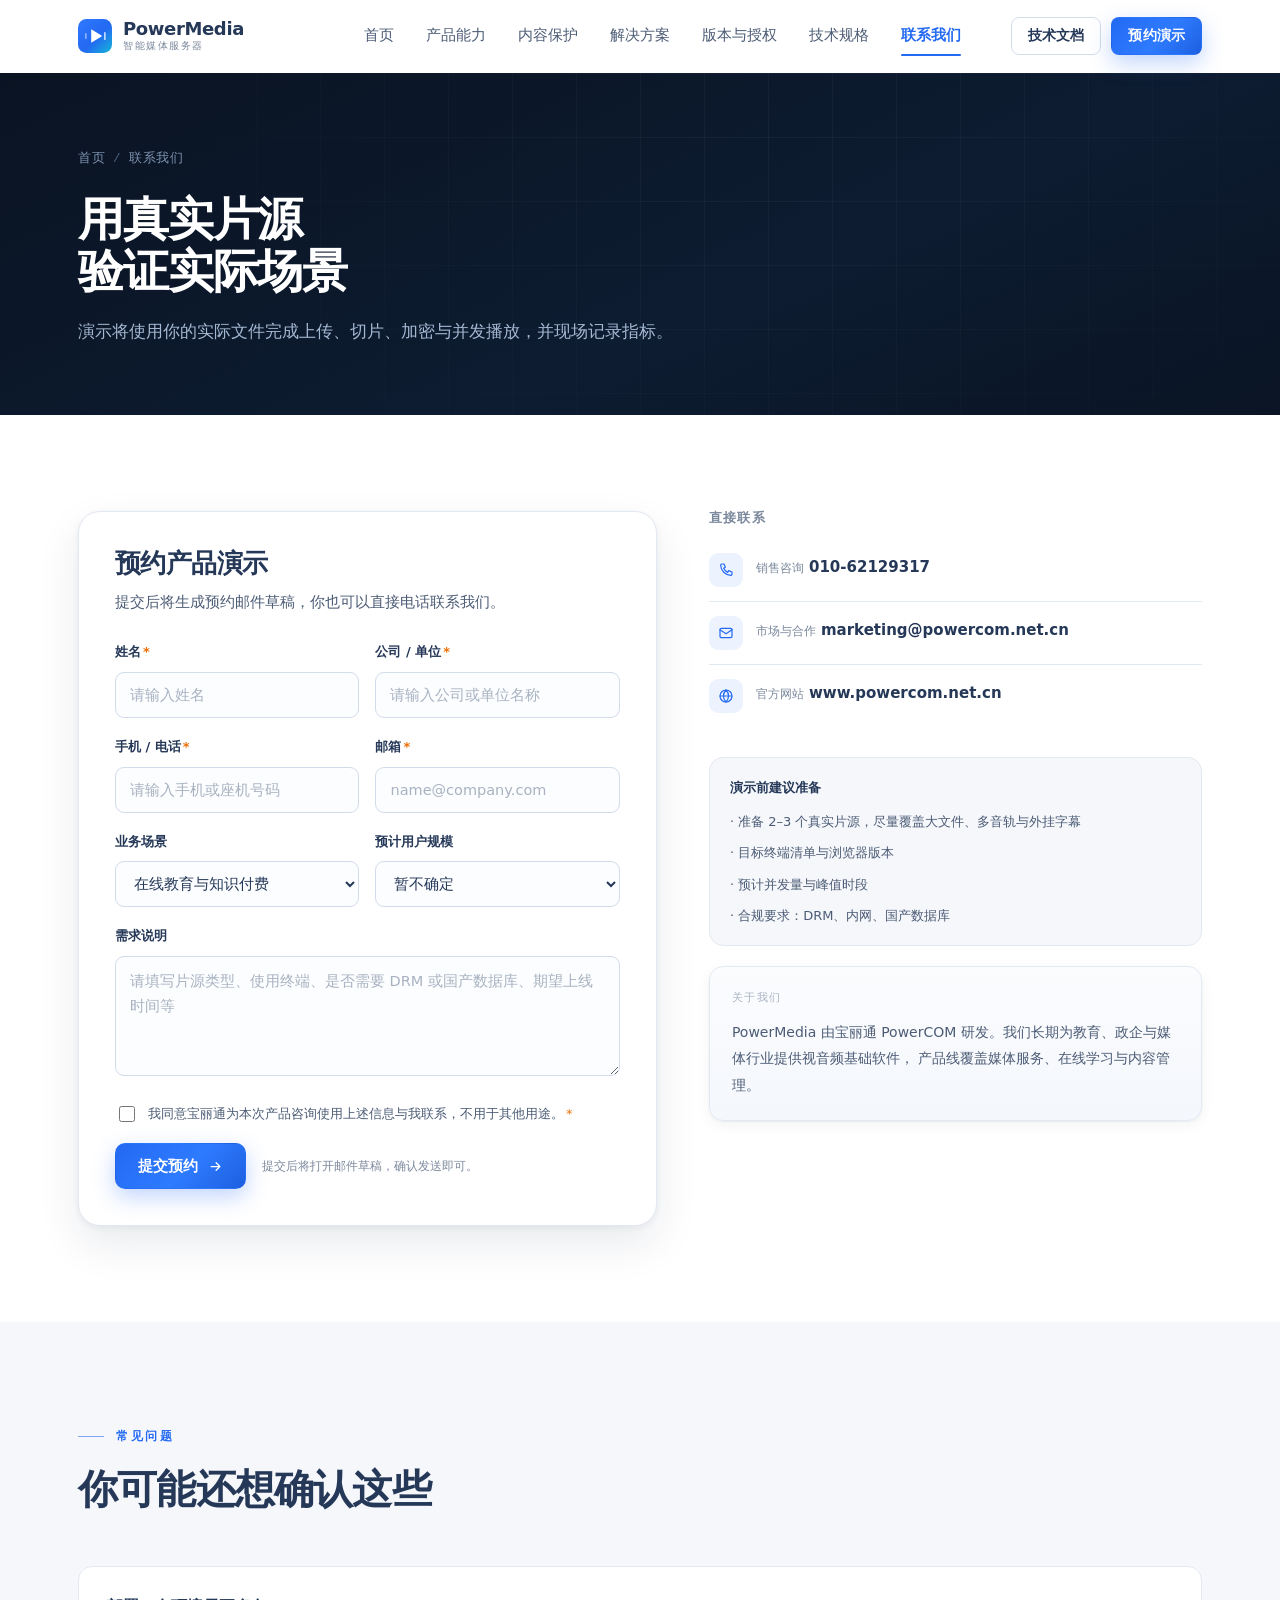
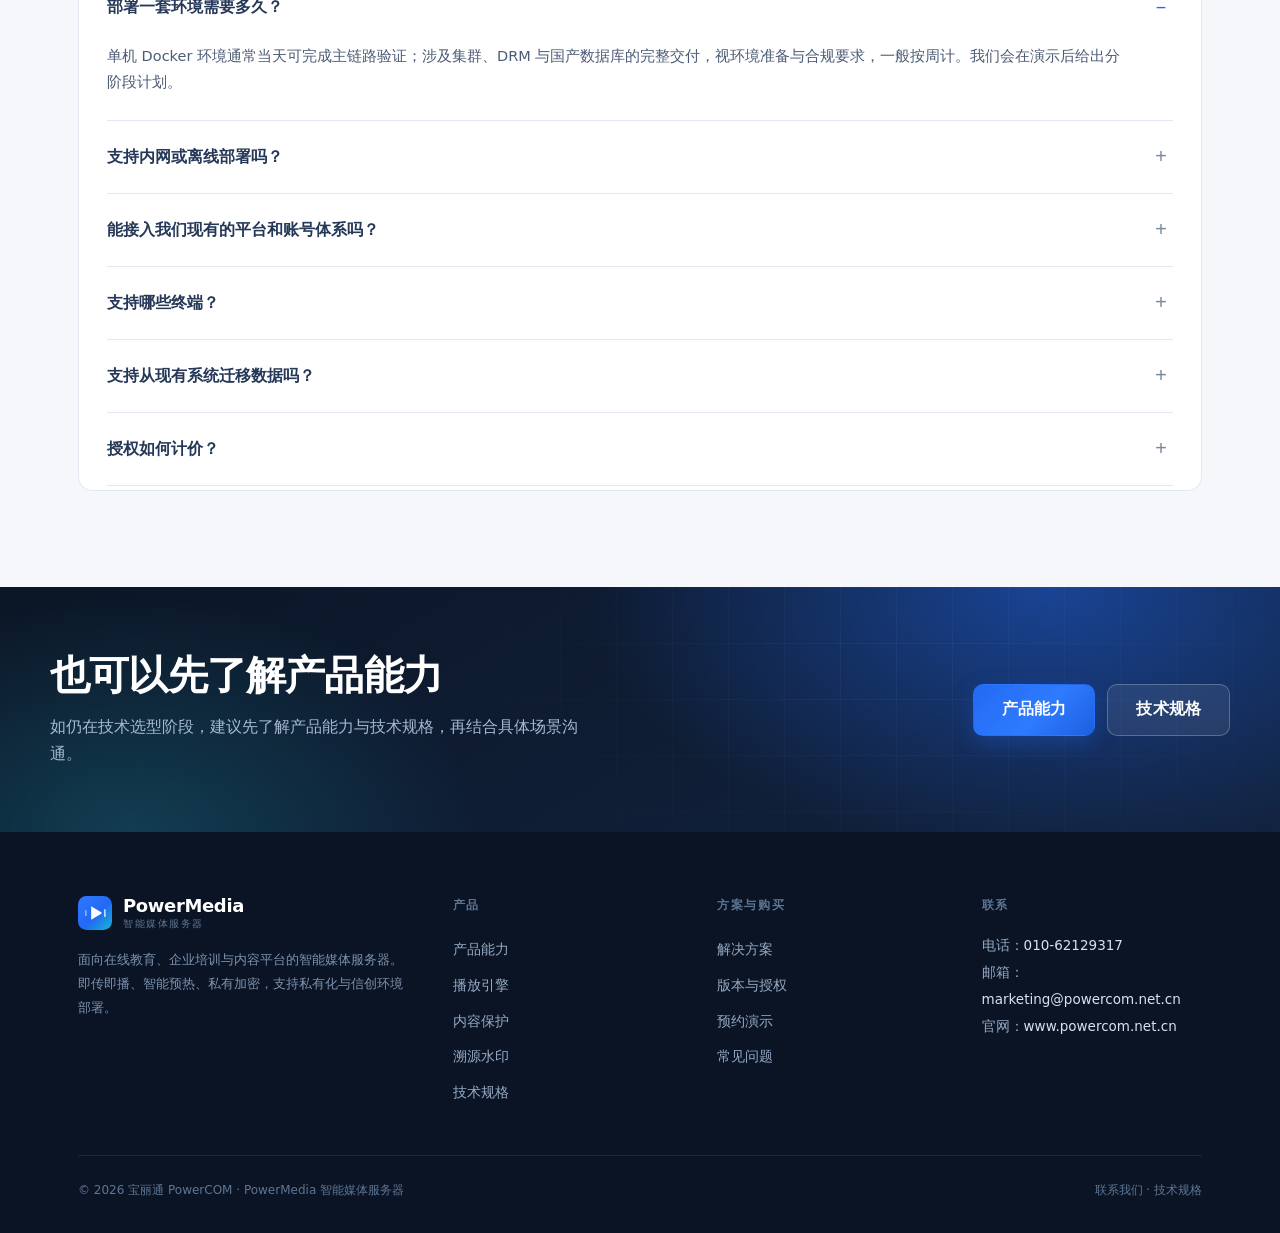
==== commit c673e4d5: "feat(security): 新增内容保护页与六层纵深防御介绍 - 新增 security.html：六层纵深防御（TLS/令牌/分片加密/污染输出/客户端加固/溯源水印）、   分类防线、溯源水印" ====
--- a/contact.html
+++ b/contact.html
@@ -22,6 +22,7 @@
     <nav class="nav" aria-label="主导航">
       <a href="index.html">首页</a>
       <a href="features.html">产品能力</a>
+      <a href="security.html">内容保护</a>
       <a href="solutions.html">解决方案</a>
       <a href="editions.html">版本与授权</a>
       <a href="tech.html">技术规格</a>
@@ -39,6 +40,7 @@
 <nav class="mobile-nav" id="mobile-nav" aria-label="移动端导航">
   <a href="index.html">首页</a>
   <a href="features.html">产品能力</a>
+  <a href="security.html">内容保护</a>
   <a href="solutions.html">解决方案</a>
   <a href="editions.html">版本与授权</a>
   <a href="tech.html">技术规格</a>
@@ -266,7 +268,8 @@
         <h5>产品</h5>
         <a href="features.html">产品能力</a>
         <a href="features.html#playback">播放引擎</a>
-        <a href="features.html#protect">内容保护</a>
+        <a href="security.html">内容保护</a>
+        <a href="security.html#trace">溯源水印</a>
         <a href="tech.html">技术规格</a>
       </div>
       <div class="footer-col">
--- a/assets/css/site.css
+++ b/assets/css/site.css
@@ -644,7 +644,11 @@
 @keyframes pipe{0%{width:0}55%{width:var(--w,70%)}100%{width:var(--w,70%)}}
 
 /* ---------- 16. Responsive ---------- */
+@media (max-width:1180px){
+  .header-cta .btn--ghost{display:none}
+}
 @media (max-width:1080px){
+  .nav,.header-cta{display:none}
   .hero-grid{grid-template-columns:1fr;gap:48px}
   .hero h1{max-width:16em}
   .hero-visual{max-width:620px}
@@ -709,3 +713,36 @@
   .card{padding:24px 22px}
   .frow{padding:24px 0}
 }
+
+/* ---------- 17. 内容保护 / 防泄露 ---------- */
+.layer-stack{display:grid;border:1px solid var(--line);border-radius:var(--radius);background:#fff;overflow:hidden}
+.layer{display:grid;grid-template-columns:96px 230px 1fr;gap:26px;padding:24px 28px;border-bottom:1px solid var(--line);align-items:start}
+.layer:last-child{border-bottom:0}
+.layer:hover{background:#FAFBFE}
+.layer .lb{
+  font-family:var(--mono);font-size:12px;font-weight:700;color:var(--brand);
+  background:rgba(35,105,242,.07);border:1px solid rgba(35,105,242,.16);
+  border-radius:7px;padding:6px 0;text-align:center;letter-spacing:.08em;margin-top:2px;
+}
+.layer h4{font-size:16px;line-height:1.4}
+.layer p{font-size:13.5px;line-height:1.75;color:var(--ink-2);margin-top:4px}
+.layer p b{color:var(--ink);font-weight:600}
+@media (max-width:900px){
+  .layer{grid-template-columns:64px 1fr;gap:12px 16px;padding:20px 20px}
+  .layer p{grid-column:2}
+}
+
+.mini-layer{display:grid;grid-template-columns:48px 1fr;gap:14px;padding:13px 0;border-bottom:1px solid var(--line)}
+.mini-layer:first-child{padding-top:2px}
+.mini-layer:last-child{border-bottom:0;padding-bottom:2px}
+.mini-layer .lb{
+  font-family:var(--mono);font-size:11px;font-weight:700;color:var(--brand);
+  background:rgba(35,105,242,.07);border:1px solid rgba(35,105,242,.16);
+  border-radius:6px;padding:5px 0;text-align:center;letter-spacing:.06em;margin-top:1px;
+}
+.mini-layer h4{font-size:14.5px;line-height:1.35}
+.mini-layer p{font-size:12.8px;line-height:1.7;color:var(--ink-3);margin-top:3px}
+
+/* 防栅格被子内容撑破；长代码行允许折行 */
+.split-body,.split-media{min-width:0}
+.panel-dark pre.wrap{white-space:pre-wrap;overflow-wrap:anywhere}
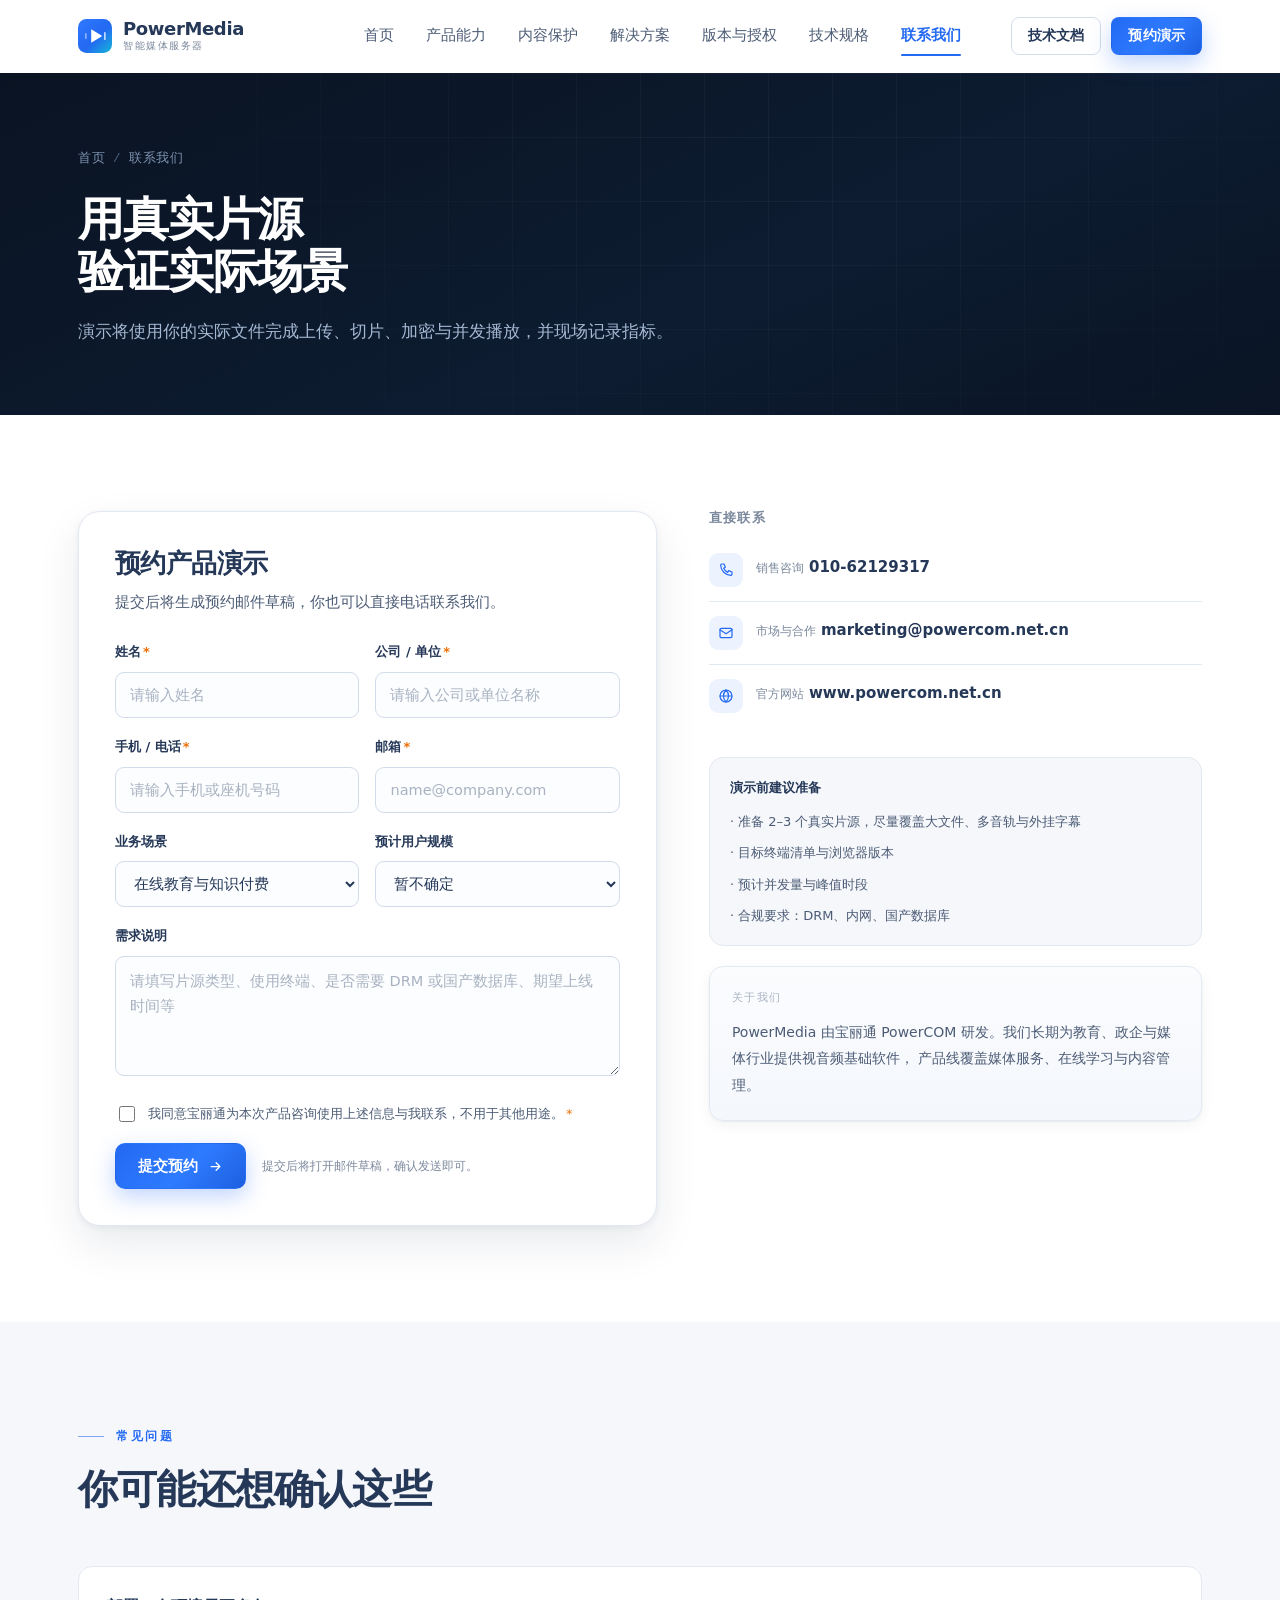
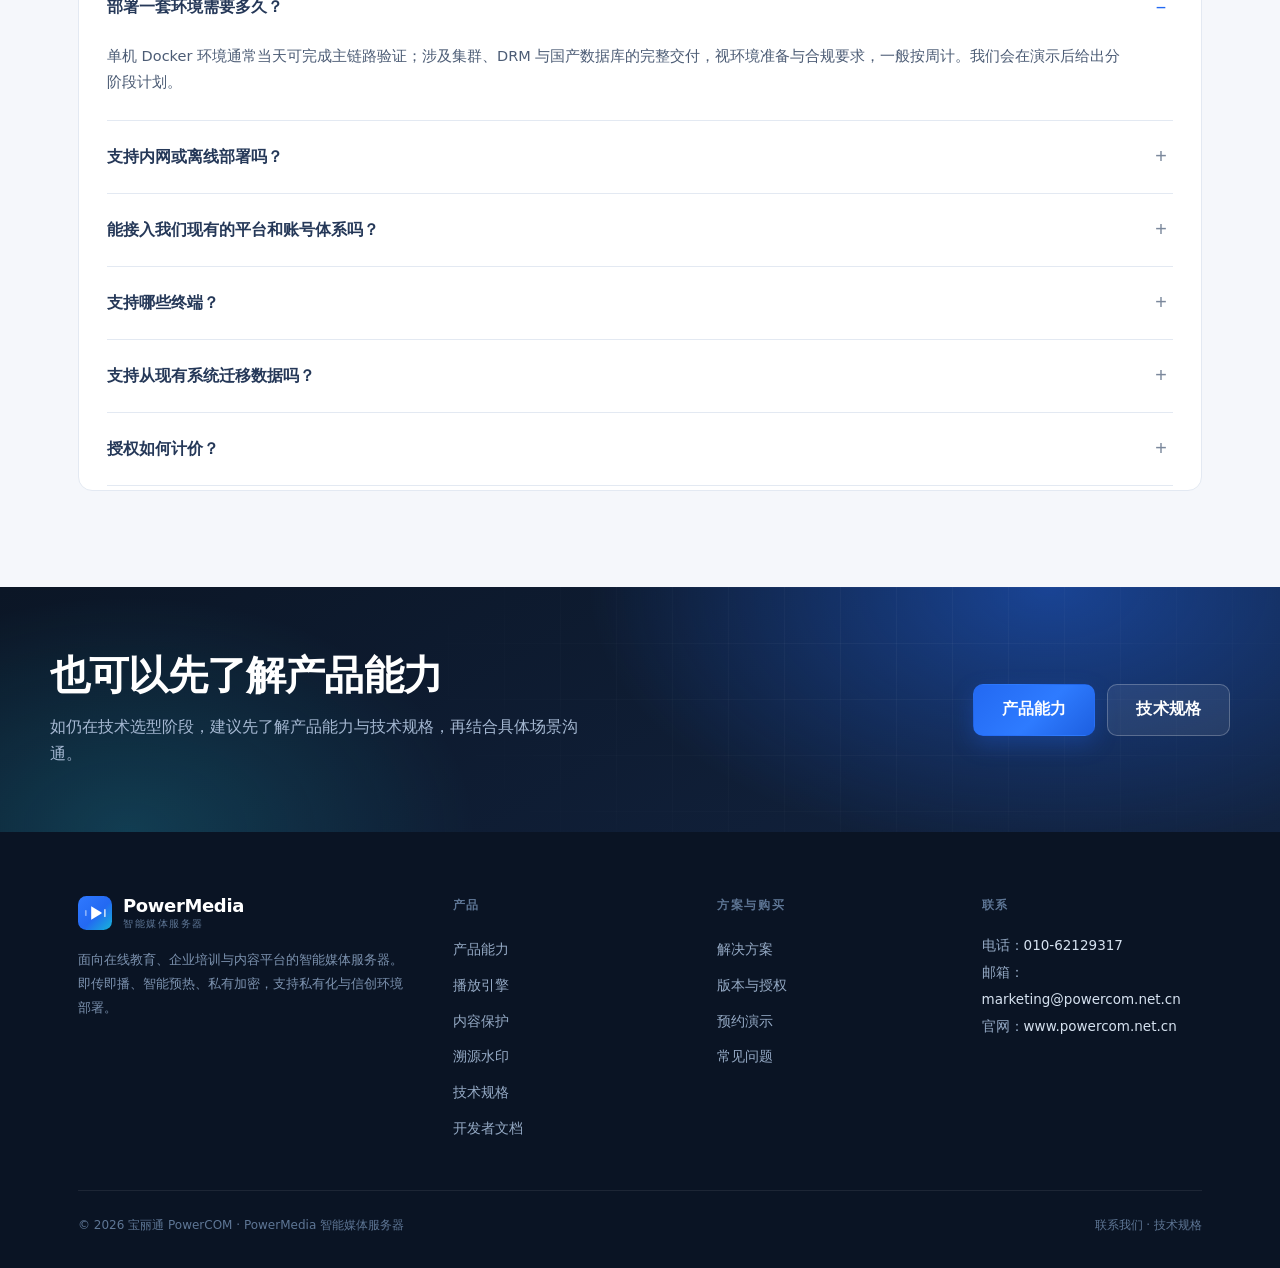
==== commit 5ea343c3: "feat(docs): 新增开发者文档页并依据服务端源码核对 API 与对接说明 - 新增 docs.html：完整技术文档框架（标题层级/目录检索导航/版本标识/术语说明/API 参考/响应状态与错" ====
--- a/contact.html
+++ b/contact.html
@@ -29,7 +29,7 @@
       <a href="contact.html">联系我们</a>
     </nav>
     <div class="header-cta">
-      <a class="btn btn--ghost btn--sm" href="tech.html">技术文档</a>
+      <a class="btn btn--ghost btn--sm" href="docs.html">技术文档</a>
       <a class="btn btn--primary btn--sm" href="contact.html">预约演示</a>
     </div>
     <button class="nav-toggle" type="button" aria-label="打开导航菜单" aria-expanded="false" aria-controls="mobile-nav">
@@ -44,6 +44,7 @@
   <a href="solutions.html">解决方案</a>
   <a href="editions.html">版本与授权</a>
   <a href="tech.html">技术规格</a>
+  <a href="docs.html">技术文档</a>
   <a href="contact.html">联系我们</a>
   <a class="btn btn--primary" href="contact.html">预约产品演示</a>
 </nav>
@@ -271,6 +272,7 @@
         <a href="security.html">内容保护</a>
         <a href="security.html#trace">溯源水印</a>
         <a href="tech.html">技术规格</a>
+        <a href="docs.html">开发者文档</a>
       </div>
       <div class="footer-col">
         <h5>方案与购买</h5>
--- a/assets/css/site.css
+++ b/assets/css/site.css
@@ -746,3 +746,149 @@
 /* 防栅格被子内容撑破；长代码行允许折行 */
 .split-body,.split-media{min-width:0}
 .panel-dark pre.wrap{white-space:pre-wrap;overflow-wrap:anywhere}
+
+/* ---------- 18. 开发者文档页 docs.html ---------- */
+.page-hero--doc .doc-hero-badges{display:flex;align-items:center;gap:12px;flex-wrap:wrap;margin-bottom:20px}
+.doc-hero-ver{font-size:12px;letter-spacing:.1em;color:#8FB6FF}
+.doc-hero-links{display:flex;align-items:center;gap:26px;flex-wrap:wrap;margin-top:26px}
+.doc-hero-links .link-arrow{color:#9FC2FF}
+.doc-hero-links .link-arrow:hover{color:#fff}
+
+.stamp{display:inline-flex;align-items:center;gap:5px;font-family:var(--mono);font-size:11px;font-weight:600;letter-spacing:.06em;padding:4px 9px;border-radius:5px;white-space:nowrap}
+.stamp--draft{color:#C8862A;background:rgba(237,109,0,.12);border:1px solid rgba(237,109,0,.28)}
+.stamp--ok{color:#12855B;background:#EAF8F1;border:1px solid #A9DFC5}
+.tbd,.tbc{display:inline-block;font-family:var(--mono);font-size:11px;font-weight:600;letter-spacing:.02em;line-height:1.5;padding:1px 7px;border-radius:5px;white-space:nowrap;vertical-align:baseline}
+.tbd{color:#9A5A08;background:#FFF6E8;border:1px dashed #E7B66C}
+.tbc{color:#1B5FC4;background:#EDF4FF;border:1px dashed #9CBDF5}
+.header-cta .btn--ghost.is-current{color:var(--brand);border-color:var(--brand);background:#F4F8FF}
+
+.doc-meta{background:#fff;border-bottom:1px solid var(--line)}
+.doc-meta-inner{display:grid;grid-template-columns:repeat(5,1fr)}
+.doc-meta .m{min-width:0;padding:18px 20px;border-right:1px solid var(--line)}
+.doc-meta .m:first-child{padding-left:0}
+.doc-meta .m:last-child{border-right:0}
+.doc-meta .k{display:block;font-family:var(--mono);font-size:10.5px;letter-spacing:.12em;text-transform:uppercase;color:var(--ink-4)}
+.doc-meta .v{display:block;margin-top:6px;font-size:13.5px;font-weight:600;color:var(--ink);overflow-wrap:anywhere;word-break:break-word}
+
+.doc-shell{display:grid;grid-template-columns:228px minmax(0,1fr);gap:46px;align-items:start;padding:52px 28px 96px}
+.doc-side{position:sticky;top:92px;min-width:0}
+.doc-main{min-width:0}
+
+.toc-search{position:relative;margin-bottom:14px}
+.toc-search svg{position:absolute;left:11px;top:11px;width:15px;height:15px;color:var(--ink-4);pointer-events:none}
+.toc-search input{width:100%;height:38px;padding:0 12px 0 34px;border:1px solid var(--line-2);border-radius:9px;background:#FCFDFF;color:var(--ink);font-family:inherit;font-size:13px;appearance:none;transition:border-color .2s,box-shadow .2s,background .2s}
+.toc-search input::placeholder{color:var(--ink-4)}
+.toc-search input:focus{outline:0;border-color:var(--brand);background:#fff;box-shadow:0 0 0 3px rgba(35,105,242,.12)}
+.doc-toc{max-height:calc(100vh - 220px);overflow-y:auto;padding-right:6px;scrollbar-width:thin}
+.doc-toc::-webkit-scrollbar{width:5px}
+.doc-toc::-webkit-scrollbar-thumb{background:var(--line-2);border-radius:3px}
+.toc-h{font-family:var(--mono);font-size:10px;letter-spacing:.16em;text-transform:uppercase;color:var(--ink-4);padding:16px 0 8px 12px;margin:0}
+.toc-group:first-child .toc-h{padding-top:2px}
+.doc-toc a{display:block;position:relative;padding:5px 8px 5px 12px;border-left:2px solid var(--line);border-radius:0 6px 6px 0;font-size:13px;line-height:1.5;color:var(--ink-2);transition:color .2s,background .2s,border-color .2s}
+.doc-toc a.lv1{font-weight:600;color:var(--ink)}
+.doc-toc a.lv2{padding-left:22px;font-size:12.3px;color:var(--ink-3)}
+.doc-toc a .n{font-family:var(--mono);font-size:10.5px;color:var(--ink-4);margin-right:7px}
+.doc-toc a:hover{color:var(--brand);background:#F5F9FF;border-left-color:#A9C6FF}
+.doc-toc a.is-current{color:var(--brand);background:#F0F6FF;border-left-color:var(--brand);font-weight:600}
+.doc-toc a.is-hidden{display:none}
+.toc-empty{font-size:12.5px;color:var(--ink-3);padding:10px 12px;margin:0}
+.doc-side-foot{margin-top:18px;padding-top:16px;border-top:1px solid var(--line);display:grid;gap:7px;font-size:11px;color:var(--ink-4)}
+.doc-side-foot a{font-size:12px;color:var(--brand);font-weight:600}
+
+.doc-section{margin-bottom:66px;scroll-margin-top:96px}
+.doc-section:last-child{margin-bottom:0}
+.doc-h2{display:flex;align-items:baseline;gap:14px;font-size:27px;padding-bottom:14px;border-bottom:1px solid var(--line);margin:0 0 20px;scroll-margin-top:96px}
+.doc-h2 .doc-num,.doc-h3 .doc-num{font-family:var(--mono);font-weight:600;color:var(--brand);flex:0 0 auto}
+.doc-h2 .doc-num{font-size:13px;letter-spacing:.08em}
+.doc-h3{display:flex;align-items:baseline;gap:9px;font-size:18.5px;margin:34px 0 12px;scroll-margin-top:96px}
+.doc-h3 .doc-num{font-size:12px}
+.doc-anchor{margin-left:auto;font-family:var(--mono);font-size:15px;font-weight:400;color:var(--ink-4);opacity:0;transition:opacity .2s,color .2s}
+.doc-h2:hover .doc-anchor,.doc-h3:hover .doc-anchor{opacity:1}
+.doc-anchor:hover{color:var(--brand)}
+.doc-main p{font-size:14.5px;line-height:1.9;color:var(--ink-2);margin:0 0 14px}
+.doc-main p b{color:var(--ink);font-weight:600}
+.doc-main a:not(.btn):not(.doc-anchor){color:var(--brand);border-bottom:1px solid rgba(35,105,242,.28)}
+.doc-main a:not(.btn):not(.doc-anchor):hover{border-bottom-color:var(--brand)}
+.doc-main .table-scroll{margin:14px 0 6px}
+.doc-main table.compare{font-size:13.2px;min-width:700px}
+.doc-main table.compare th,.doc-main table.compare td{padding:12px 14px;vertical-align:top}
+.doc-main table.compare thead th{position:static;font-size:12px;white-space:normal;line-height:1.5}
+.doc-main table.compare tbody tr:last-child td{border-bottom:0}
+
+.doc-note{border:1px solid var(--line);border-left:3px solid var(--brand);border-radius:0 10px 10px 0;background:#F5F8FE;padding:15px 20px;font-size:13.6px;line-height:1.85;color:var(--ink-2);margin:0 0 26px}
+.doc-note--warn{border-left-color:var(--accent);background:#FFF8F1}
+.doc-note b{color:var(--ink)}
+.doc-list{margin:0 0 14px;padding:0;list-style:none;display:grid;gap:8px}
+.doc-list li{position:relative;padding-left:18px;font-size:13.8px;line-height:1.8;color:var(--ink-2)}
+.doc-list li::before{content:"";position:absolute;left:2px;top:.72em;width:5px;height:5px;border-radius:1px;background:var(--brand);opacity:.7;transform:rotate(45deg)}
+
+.doc-template{border:1px solid var(--line);border-radius:12px;overflow:hidden;background:#fff;margin:16px 0}
+.doc-template-h{display:flex;align-items:center;justify-content:space-between;gap:12px;padding:11px 18px;background:var(--bg-soft);border-bottom:1px solid var(--line);font-size:11px;letter-spacing:.12em;color:var(--ink-3)}
+.doc-template .table-scroll{border:0;border-radius:0;margin:0}
+.doc-fold{border:1px solid var(--line);border-radius:10px;background:#fff;margin-top:16px}
+.doc-fold>summary{list-style:none;cursor:pointer;padding:12px 18px;font-size:13.2px;font-weight:600;color:var(--ink);display:flex;align-items:center;transition:color .2s}
+.doc-fold>summary::-webkit-details-marker{display:none}
+.doc-fold>summary:hover{color:var(--brand)}
+.doc-fold>summary::after{content:"+";margin-left:auto;font-family:var(--mono);font-size:17px;font-weight:400;color:var(--ink-3)}
+.doc-fold[open]>summary::after{content:"\2013";color:var(--brand)}
+.doc-fold .fold-body{padding:4px 18px 16px;border-top:1px solid var(--line)}
+.doc-fold .fold-body .doc-list{margin:12px 0 0}
+
+.doc-todo{list-style:none;margin:0;padding:0;border-top:1px solid var(--line)}
+.doc-todo li{display:grid;grid-template-columns:76px minmax(0,1fr) 100px;gap:14px;align-items:start;padding:12px 4px;border-bottom:1px solid var(--line);font-size:13.5px;line-height:1.7;color:var(--ink-2)}
+.doc-todo .id{font-family:var(--mono);font-size:11px;font-weight:600;color:var(--brand);padding-top:3px}
+.doc-todo .st{text-align:right}
+.doc-contact{display:grid;grid-template-columns:repeat(3,1fr);gap:16px;margin:18px 0 22px}
+.doc-contact>div{border:1px solid var(--line);border-radius:10px;background:#FBFCFE;padding:16px 18px}
+.doc-contact .k{display:block;font-family:var(--mono);font-size:10.5px;letter-spacing:.12em;text-transform:uppercase;color:var(--ink-4);margin-bottom:6px}
+.doc-contact b{font-size:14px;color:var(--ink);font-weight:600}
+.doc-actions{display:flex;gap:12px;flex-wrap:wrap;margin-bottom:18px}
+
+@media (max-width:1080px){
+  .doc-shell{grid-template-columns:1fr;gap:30px;padding:36px 28px 80px}
+  .doc-side{position:static}
+  .doc-toc{max-height:none;display:grid;grid-template-columns:repeat(3,1fr);gap:0 18px}
+  .toc-group{min-width:0}
+  .doc-meta-inner{grid-template-columns:repeat(3,1fr)}
+  .doc-meta .m{border-bottom:1px solid var(--line)}
+}
+@media (max-width:900px){
+  .doc-toc{grid-template-columns:repeat(2,1fr)}
+}
+@media (max-width:640px){
+  .doc-meta-inner{grid-template-columns:1fr 1fr}
+  .doc-meta .m{padding:14px 12px}
+  .doc-meta .m:first-child{padding-left:0}
+  .doc-shell{padding-left:20px;padding-right:20px}
+  .doc-toc{grid-template-columns:1fr;max-height:300px;overflow-y:auto}
+  .doc-h2{font-size:23px}
+  .doc-h3{font-size:17px}
+  .doc-anchor{opacity:1}
+  .doc-todo li{grid-template-columns:1fr;gap:4px}
+  .doc-todo .st{text-align:left}
+  .doc-contact{grid-template-columns:1fr}
+}
+/* ---- 19. 文档页 · 源码核对标记与端点标签 ---- */
+.src{display:inline-block;font-family:var(--mono);font-size:10.5px;font-weight:600;letter-spacing:.02em;line-height:1.5;padding:1px 7px;border-radius:5px;white-space:nowrap;vertical-align:baseline;color:#12855B;background:#EAF8F1;border:1px solid #A9DFC5;margin-left:6px}
+.ep{display:inline-flex;align-items:center;gap:7px;font-family:var(--mono);font-size:12.4px;line-height:1.6;padding:2px 9px 2px 4px;border:1px solid var(--line);border-radius:7px;background:var(--bg-soft);max-width:100%;overflow-wrap:anywhere}
+.ep .p{overflow-wrap:anywhere}
+.meth{display:inline-flex;align-items:center;justify-content:center;font-family:var(--mono);font-size:10px;font-weight:700;letter-spacing:.05em;line-height:1;padding:4px 7px;border-radius:4px;white-space:nowrap;text-transform:uppercase}
+.meth--get{color:#1B5FC4;background:#EDF4FF;border:1px solid #BBD3F7}
+.meth--post{color:#12855B;background:#EAF8F1;border:1px solid #A9DFC5}
+.meth--put{color:#9A5A08;background:#FFF6E8;border:1px solid #E7B66C}
+.meth--patch{color:#7A4CB8;background:#F4EEFF;border:1px solid #D3C2F5}
+.meth--delete{color:#C0392B;background:#FDEEEC;border:1px solid #F0BDB6}
+table.compare td .mono,table.compare th .mono{overflow-wrap:anywhere;word-break:break-word}
+.doc-main .mono{overflow-wrap:anywhere;word-break:break-word}
+table.compare td{font-size:13.2px;line-height:1.75}
+.doc-template-h .src{margin-left:0}
+@media print{
+  .site-header,.mobile-nav,.site-footer,.doc-side,.doc-hero-links,.doc-actions,.doc-anchor{display:none!important}
+  .page-hero{padding:24px 0;background:#fff;color:var(--ink)}
+  .page-hero h1,.page-hero p{color:var(--ink)}
+  .doc-shell{display:block;padding:24px 0}
+  .doc-section{break-inside:auto;page-break-inside:auto;margin-bottom:32px}
+  .doc-h2,.doc-h3{break-after:avoid;page-break-after:avoid}
+  .table-scroll{overflow:visible}
+  .doc-fold .fold-body{display:block}
+}
